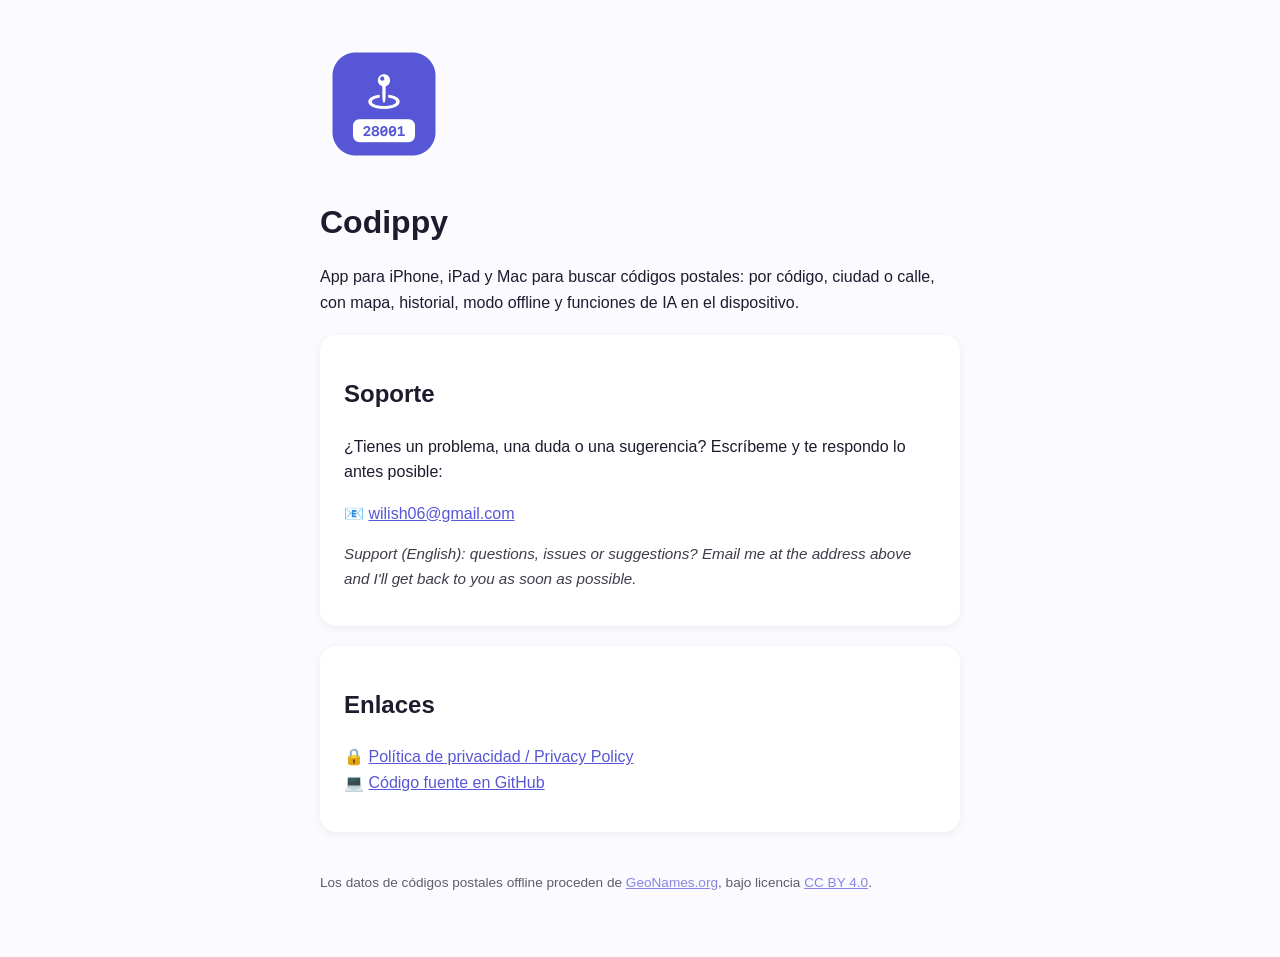
==== docs/index.html @ 19371f14 "Initial commit" ====
<!DOCTYPE html>
<html lang="es">
<head>
<meta charset="utf-8">
<meta name="viewport" content="width=device-width, initial-scale=1">
<title>Codippy — Soporte</title>
<link rel="icon" type="image/png" href="icon.png">
<style>
  :root { color-scheme: light dark; }
  body {
    font-family: -apple-system, BlinkMacSystemFont, "Segoe UI", Roboto, sans-serif;
    max-width: 640px; margin: 0 auto; padding: 40px 24px 64px;
    line-height: 1.6; color: #1c1c2e; background: #fafaff;
  }
  @media (prefers-color-scheme: dark) {
    body { color: #e8e8f0; background: #14141c; }
    a { color: #9a9aff; }
    .card { background: #1e1e2a; }
  }
  h1 { font-size: 2rem; margin-bottom: 0.2em; }
  .appicon { width: 128px; height: 128px; }
  .card { background: #fff; border-radius: 16px; padding: 20px 24px; margin: 20px 0;
          box-shadow: 0 2px 10px rgba(0,0,0,0.06); }
  a { color: #5856d6; }
  .en { opacity: 0.85; font-size: 0.95em; }
  hr { border: none; border-top: 1px solid rgba(128,128,128,0.25); margin: 32px 0; }
  footer { font-size: 0.85em; opacity: 0.7; margin-top: 40px; }
</style>
</head>
<body>
  <img src="icon.png" alt="Icono de Codippy" class="appicon">
  <h1>Codippy</h1>
  <p>App para iPhone, iPad y Mac para buscar códigos postales: por código, ciudad o calle, con mapa, historial, modo offline y funciones de IA en el dispositivo.</p>

  <div class="card">
    <h2>Soporte</h2>
    <p>¿Tienes un problema, una duda o una sugerencia? Escríbeme y te respondo lo antes posible:</p>
    <p>📧 <a href="mailto:wilish06@gmail.com">wilish06@gmail.com</a></p>
    <p class="en"><em>Support (English): questions, issues or suggestions? Email me at the address above and I'll get back to you as soon as possible.</em></p>
  </div>

  <div class="card">
    <h2>Enlaces</h2>
    <p>
      🔒 <a href="privacy.html">Política de privacidad / Privacy Policy</a><br>
      💻 <a href="https://github.com/wilish06/codippy">Código fuente en GitHub</a>
    </p>
  </div>

  <footer>
    Los datos de códigos postales offline proceden de <a href="https://www.geonames.org">GeoNames.org</a>,
    bajo licencia <a href="https://creativecommons.org/licenses/by/4.0/">CC BY 4.0</a>.
  </footer>
</body>
</html>
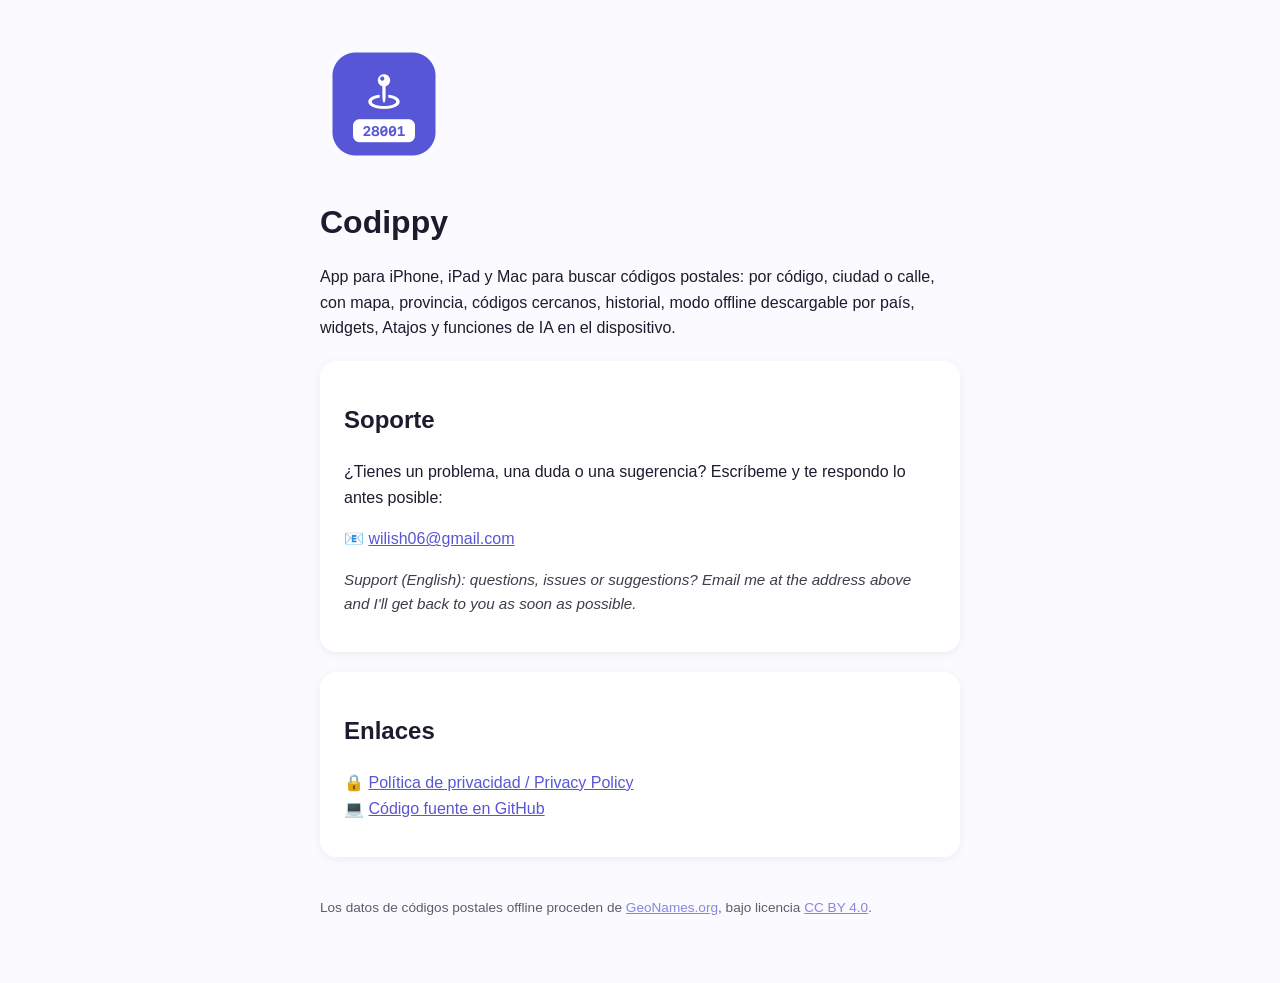
==== commit b94b4df1: "Codippy 1.1: provincia, códigos vecinos, datasets descargables, widgets, extensión de compartir, Ata" ====
--- a/docs/index.html
+++ b/docs/index.html
@@ -30,7 +30,7 @@
 <body>
   <img src="icon.png" alt="Icono de Codippy" class="appicon">
   <h1>Codippy</h1>
-  <p>App para iPhone, iPad y Mac para buscar códigos postales: por código, ciudad o calle, con mapa, historial, modo offline y funciones de IA en el dispositivo.</p>
+  <p>App para iPhone, iPad y Mac para buscar códigos postales: por código, ciudad o calle, con mapa, provincia, códigos cercanos, historial, modo offline descargable por país, widgets, Atajos y funciones de IA en el dispositivo.</p>
 
   <div class="card">
     <h2>Soporte</h2>
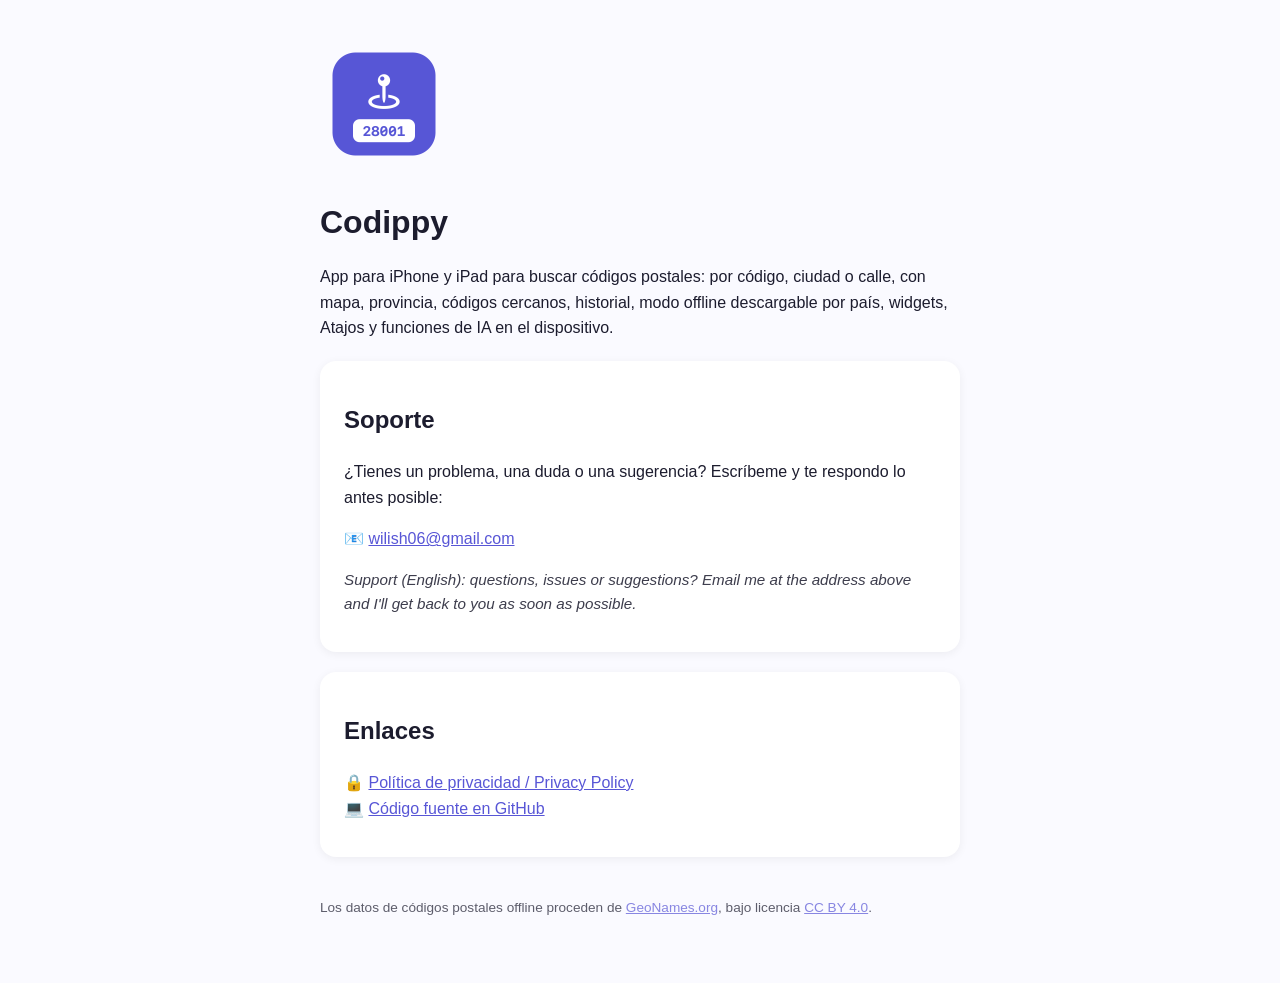
==== commit ad7be7ac: "iOS only: drop macOS platform, menu bar extra, system service and Mac icons Co-Authored-By: Claude F" ====
--- a/docs/index.html
+++ b/docs/index.html
@@ -30,7 +30,7 @@
 <body>
   <img src="icon.png" alt="Icono de Codippy" class="appicon">
   <h1>Codippy</h1>
-  <p>App para iPhone, iPad y Mac para buscar códigos postales: por código, ciudad o calle, con mapa, provincia, códigos cercanos, historial, modo offline descargable por país, widgets, Atajos y funciones de IA en el dispositivo.</p>
+  <p>App para iPhone y iPad para buscar códigos postales: por código, ciudad o calle, con mapa, provincia, códigos cercanos, historial, modo offline descargable por país, widgets, Atajos y funciones de IA en el dispositivo.</p>
 
   <div class="card">
     <h2>Soporte</h2>
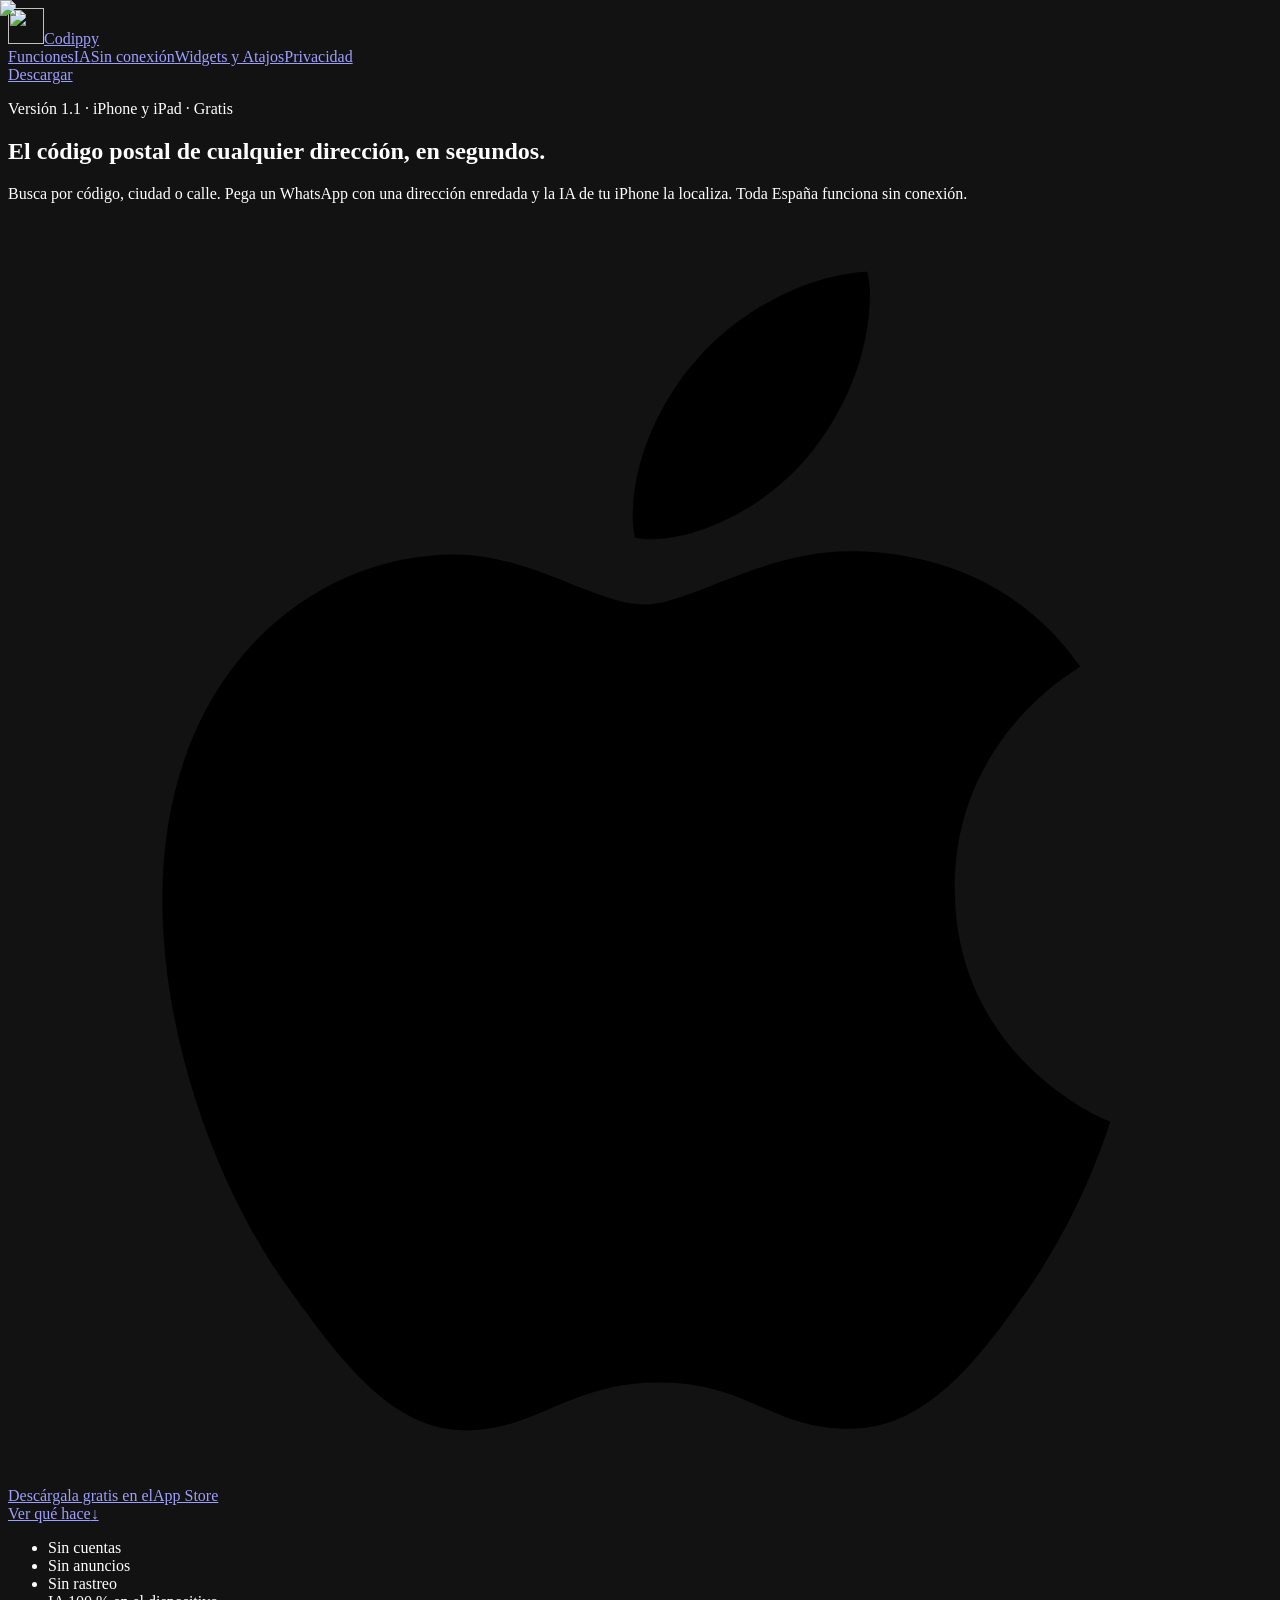
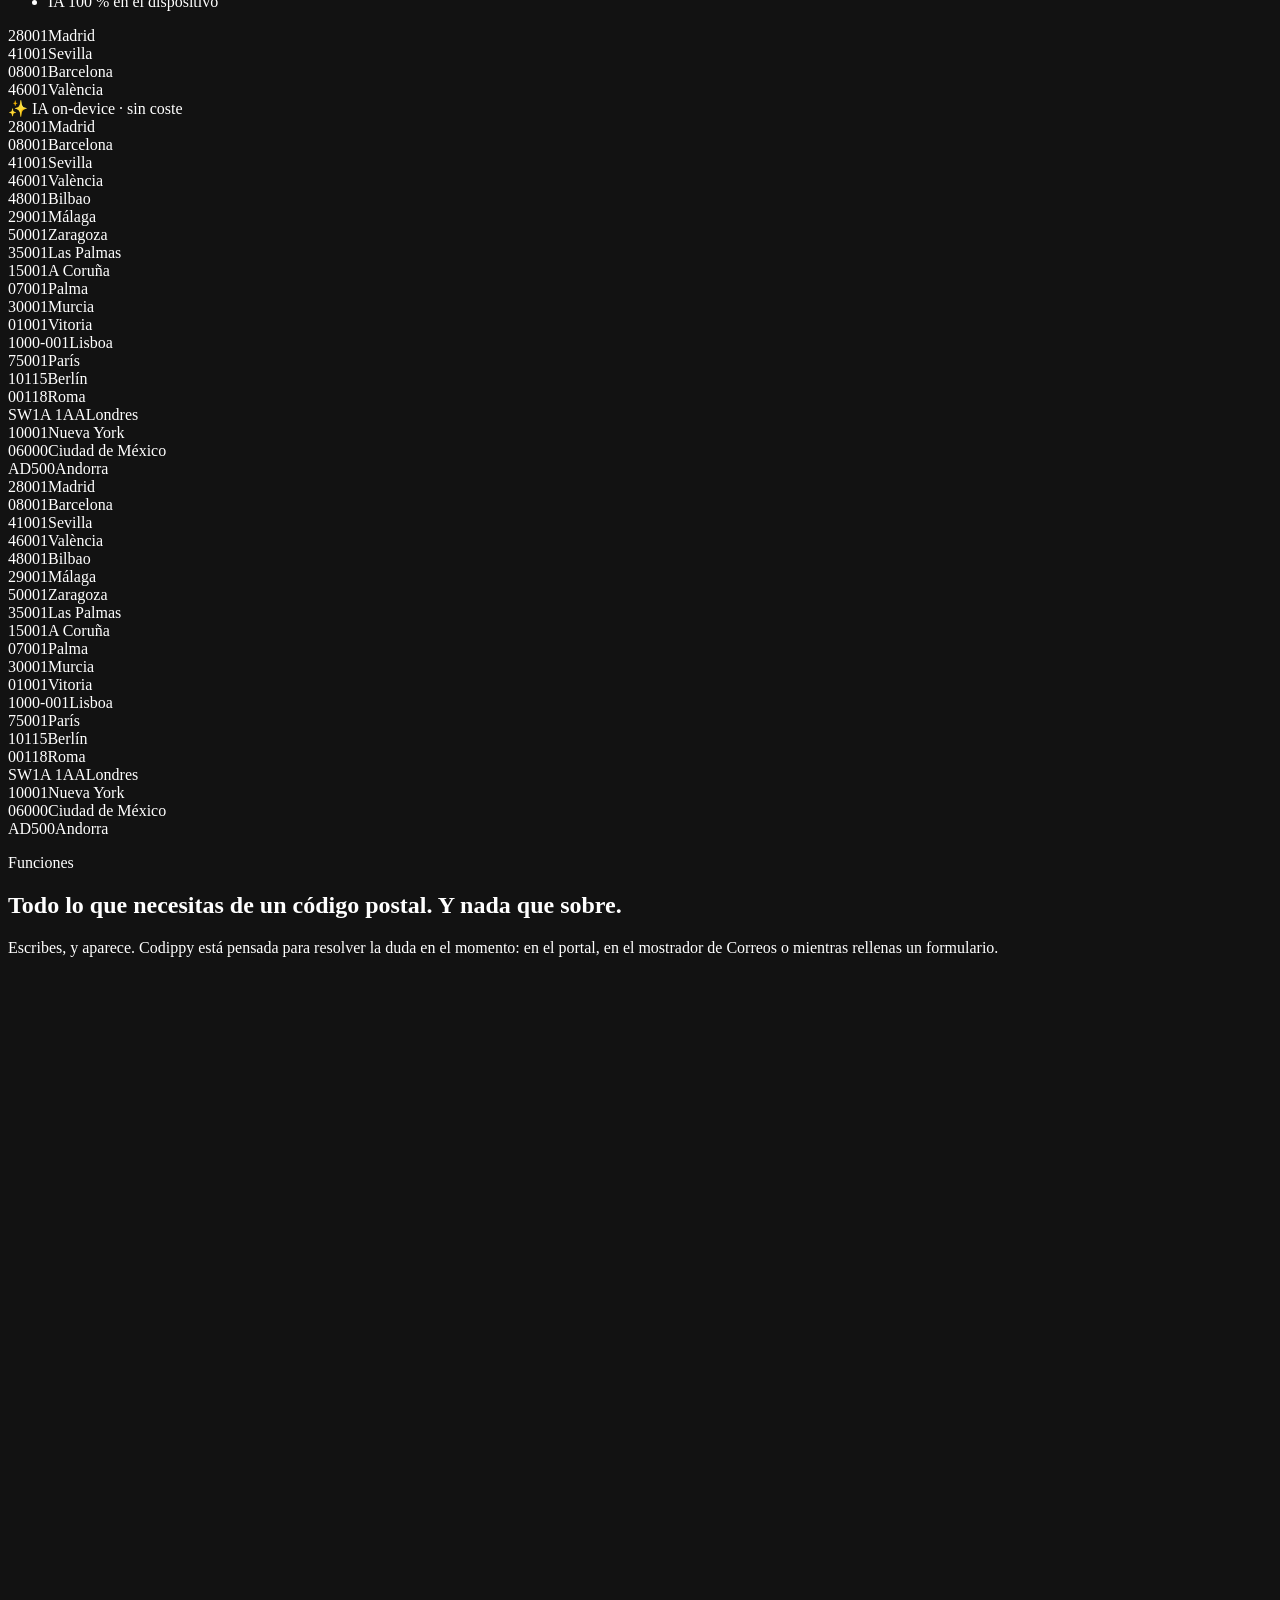
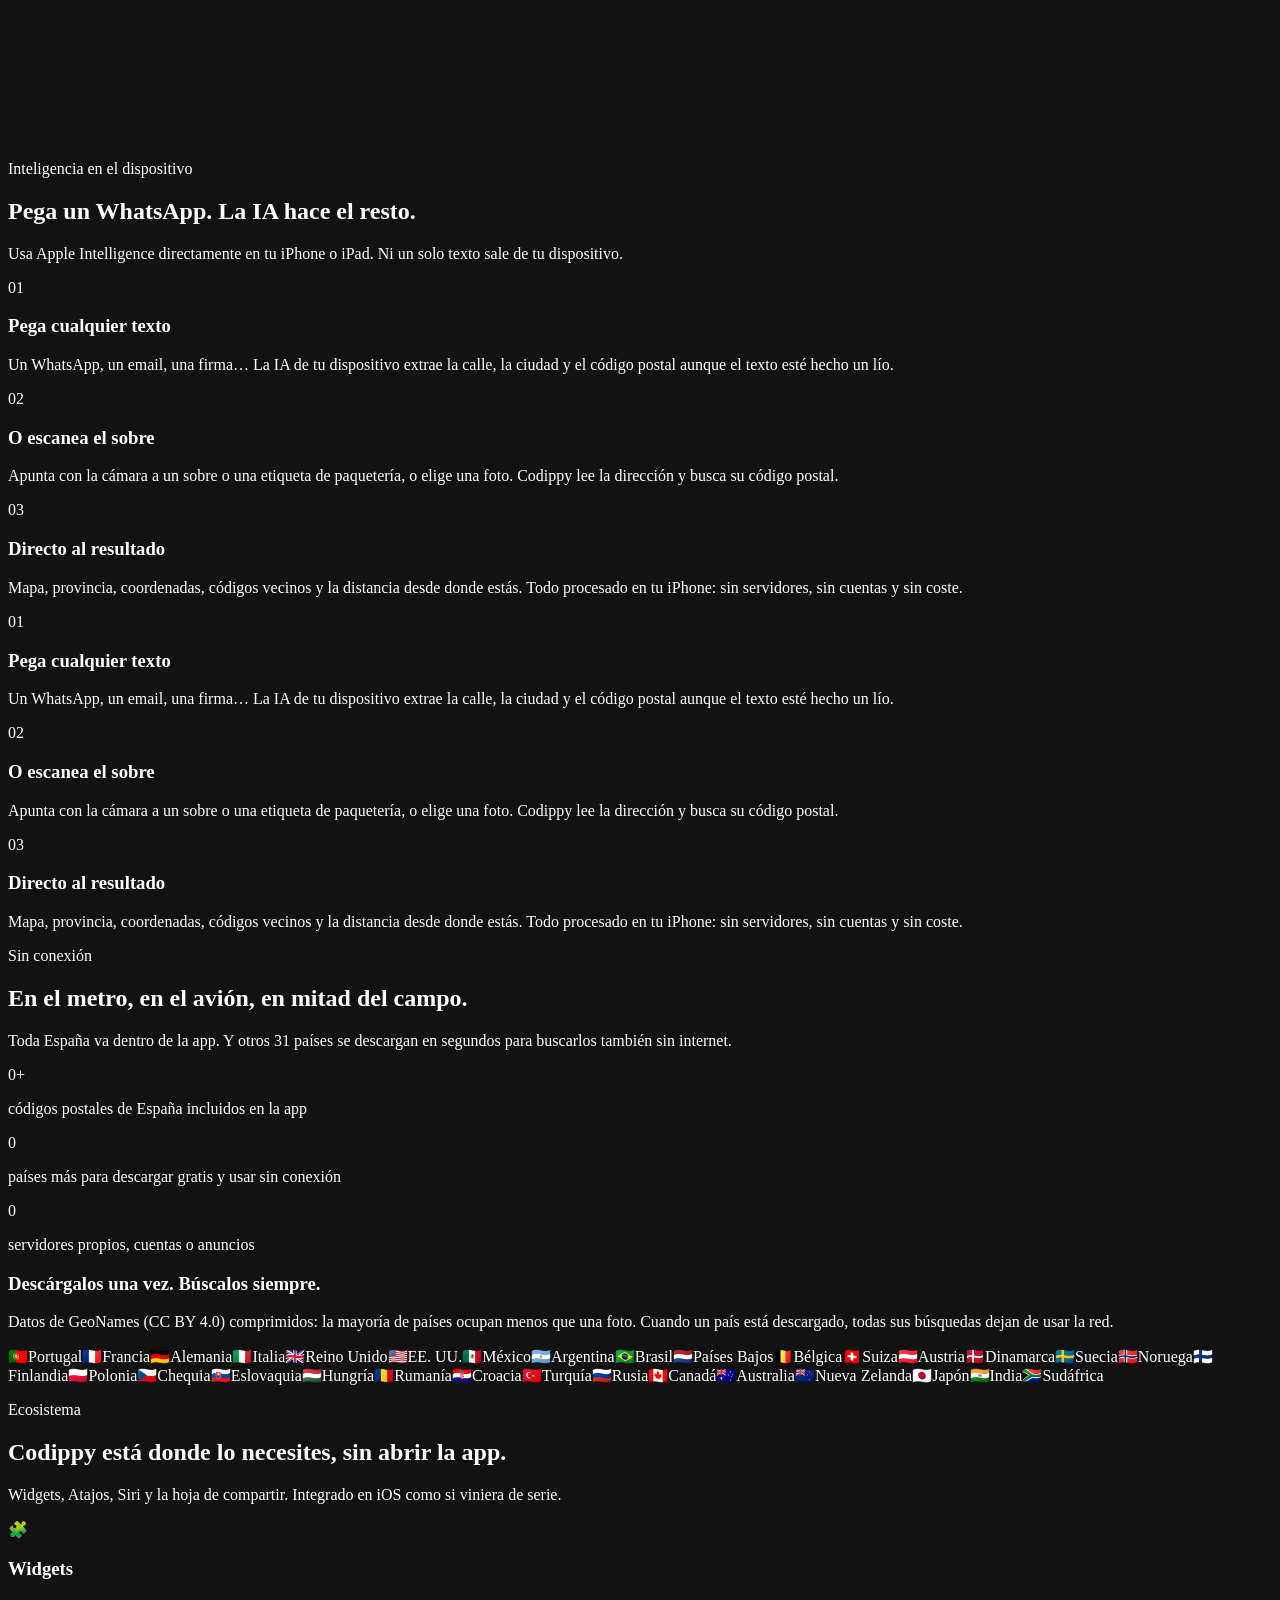
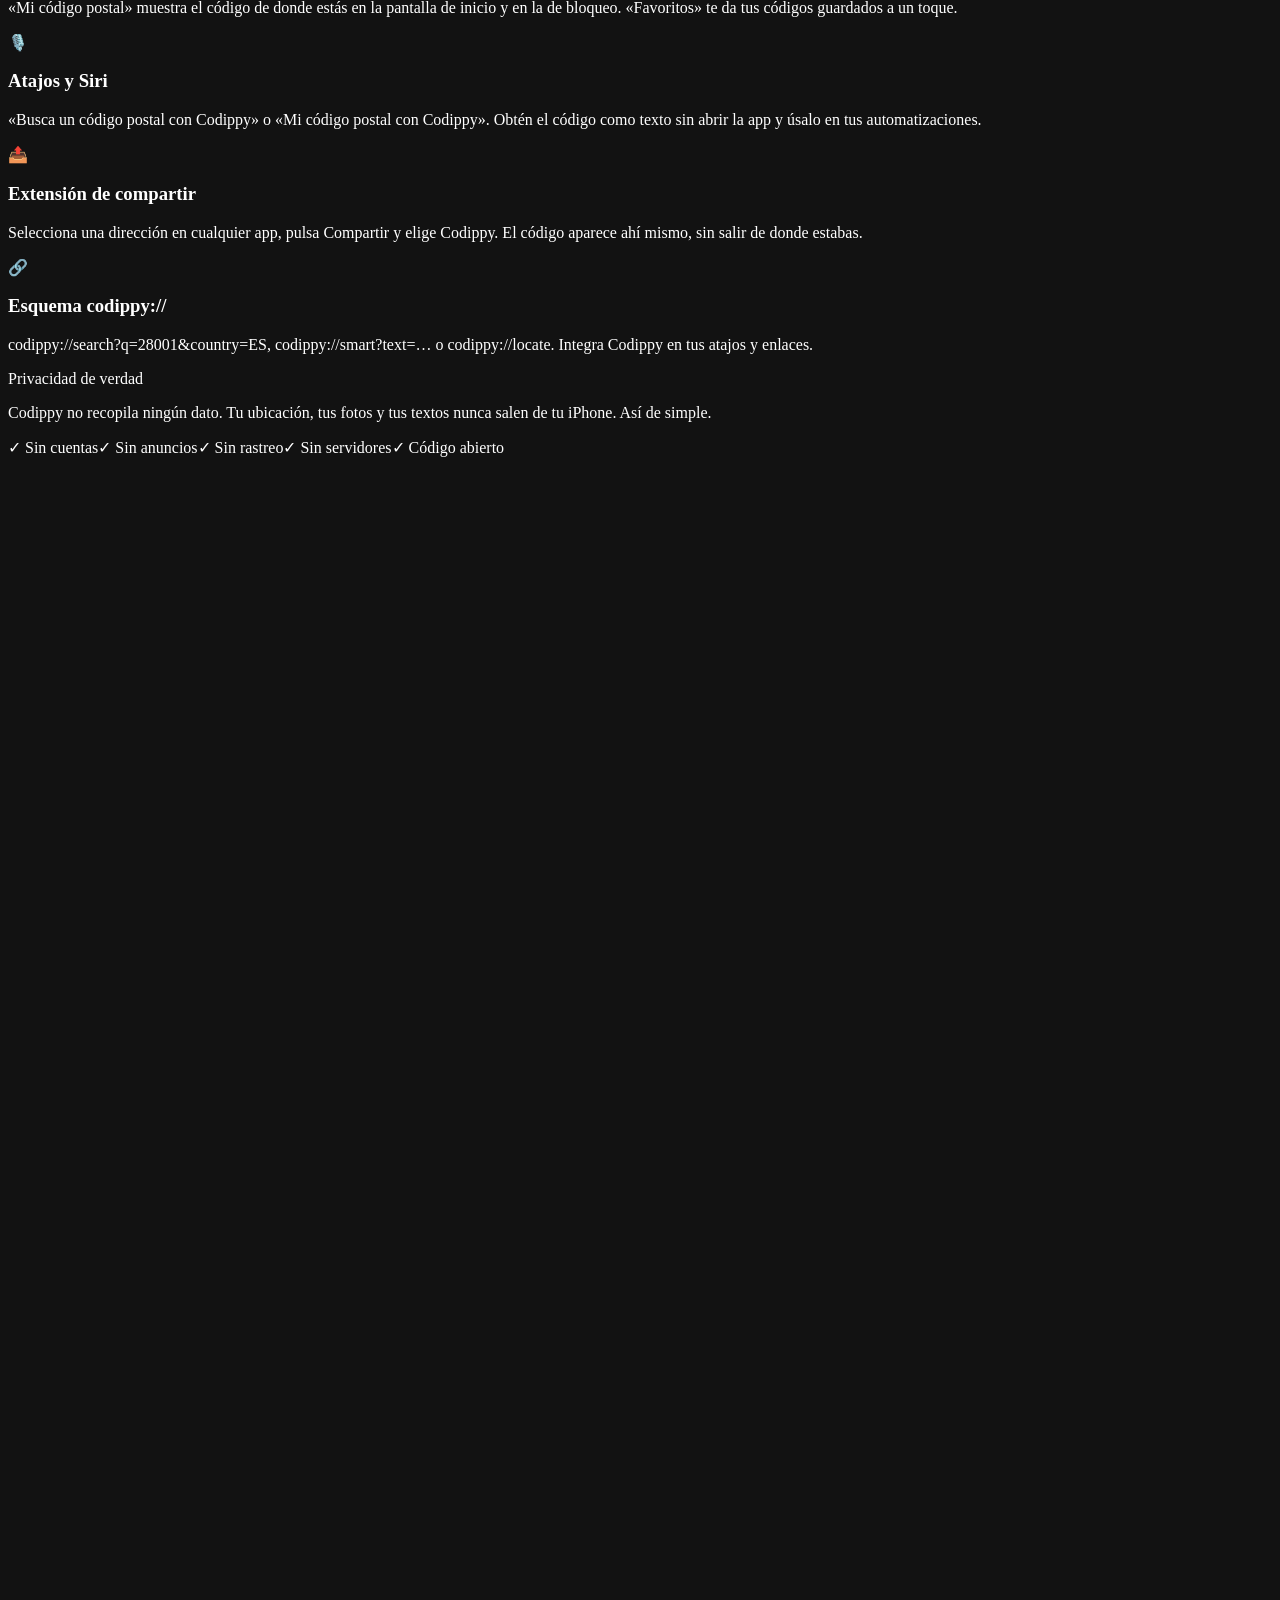
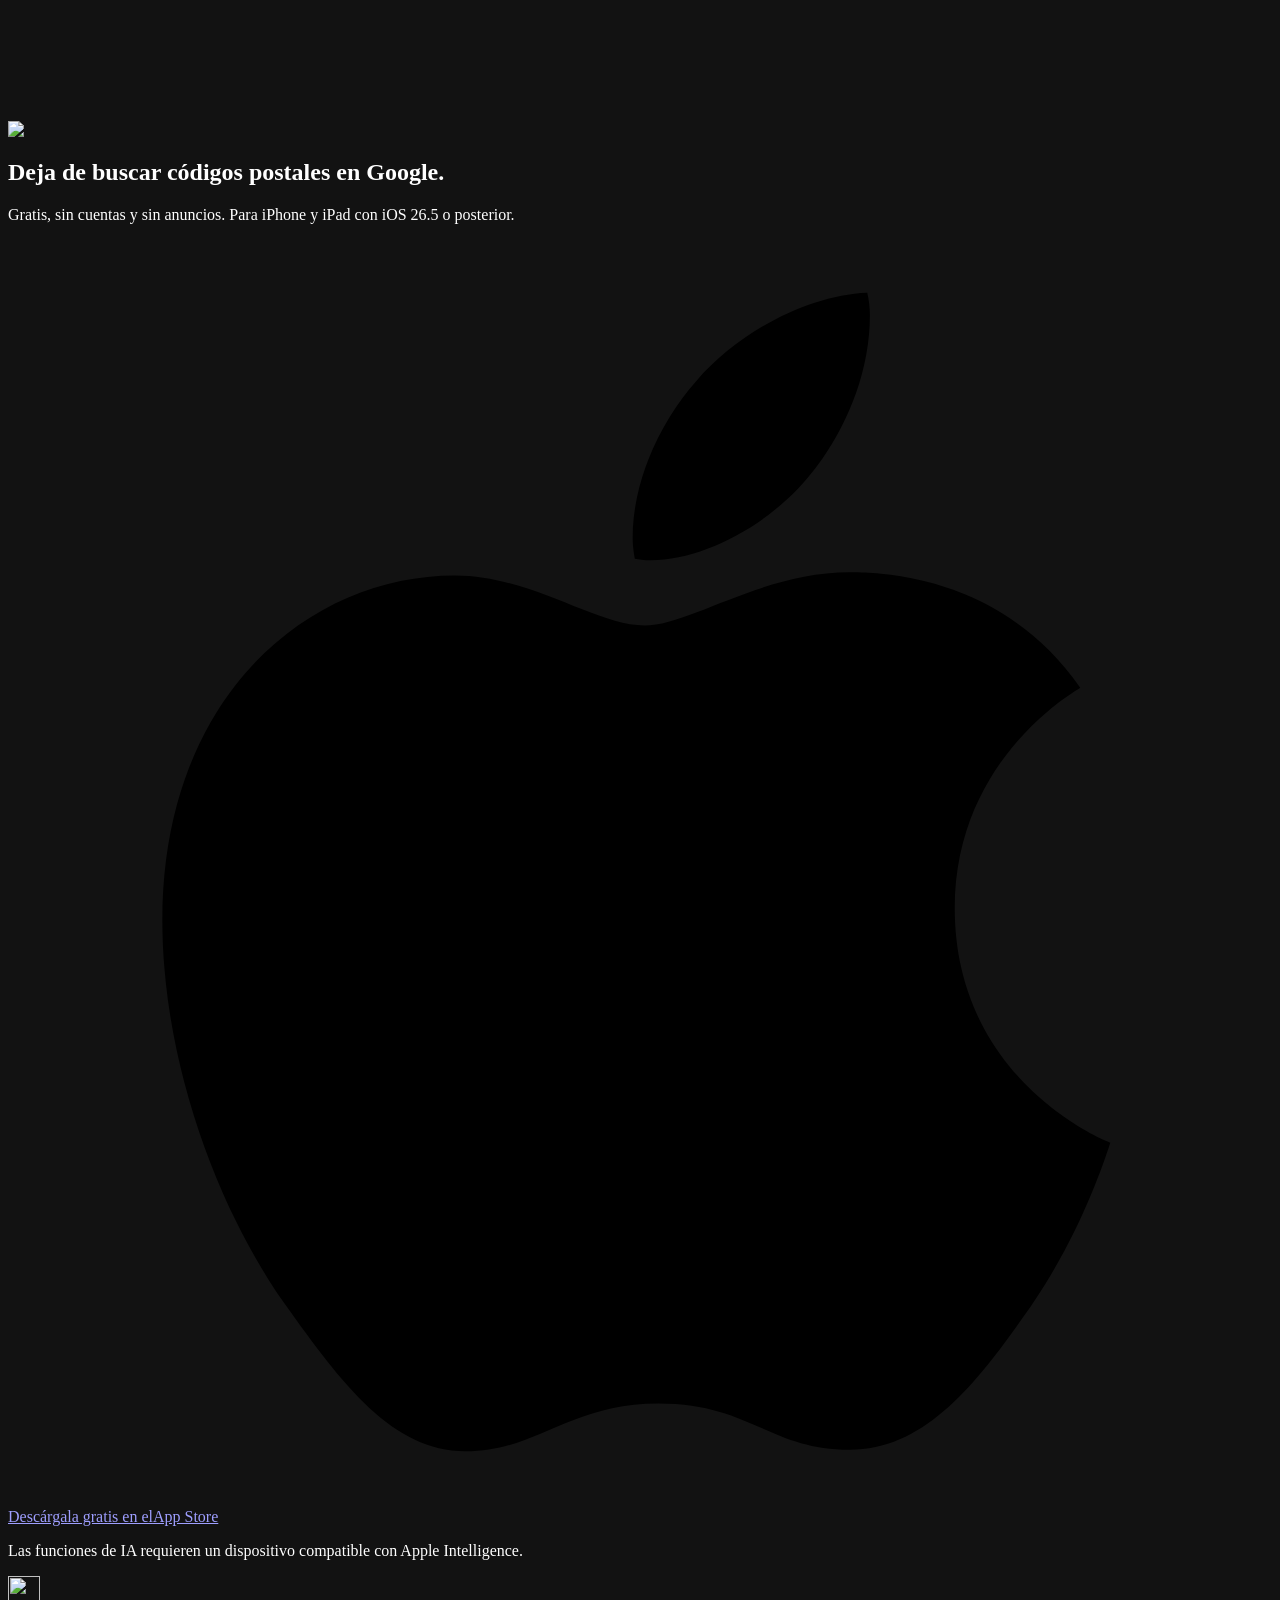
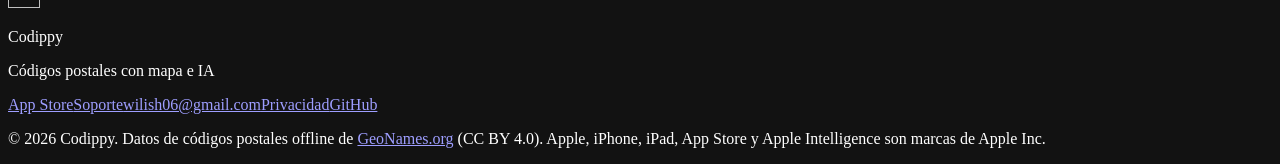
==== commit 7b0ecfe0: "Web: publicar la landing de marketing en GitHub Pages Export estático de codippyweb (Next.js) en doc" ====
--- a/docs/index.html
+++ b/docs/index.html
@@ -1,55 +1 @@
-<!DOCTYPE html>
-<html lang="es">
-<head>
-<meta charset="utf-8">
-<meta name="viewport" content="width=device-width, initial-scale=1">
-<title>Codippy — Soporte</title>
-<link rel="icon" type="image/png" href="icon.png">
-<style>
-  :root { color-scheme: light dark; }
-  body {
-    font-family: -apple-system, BlinkMacSystemFont, "Segoe UI", Roboto, sans-serif;
-    max-width: 640px; margin: 0 auto; padding: 40px 24px 64px;
-    line-height: 1.6; color: #1c1c2e; background: #fafaff;
-  }
-  @media (prefers-color-scheme: dark) {
-    body { color: #e8e8f0; background: #14141c; }
-    a { color: #9a9aff; }
-    .card { background: #1e1e2a; }
-  }
-  h1 { font-size: 2rem; margin-bottom: 0.2em; }
-  .appicon { width: 128px; height: 128px; }
-  .card { background: #fff; border-radius: 16px; padding: 20px 24px; margin: 20px 0;
-          box-shadow: 0 2px 10px rgba(0,0,0,0.06); }
-  a { color: #5856d6; }
-  .en { opacity: 0.85; font-size: 0.95em; }
-  hr { border: none; border-top: 1px solid rgba(128,128,128,0.25); margin: 32px 0; }
-  footer { font-size: 0.85em; opacity: 0.7; margin-top: 40px; }
-</style>
-</head>
-<body>
-  <img src="icon.png" alt="Icono de Codippy" class="appicon">
-  <h1>Codippy</h1>
-  <p>App para iPhone y iPad para buscar códigos postales: por código, ciudad o calle, con mapa, provincia, códigos cercanos, historial, modo offline descargable por país, widgets, Atajos y funciones de IA en el dispositivo.</p>
-
-  <div class="card">
-    <h2>Soporte</h2>
-    <p>¿Tienes un problema, una duda o una sugerencia? Escríbeme y te respondo lo antes posible:</p>
-    <p>📧 <a href="mailto:wilish06@gmail.com">wilish06@gmail.com</a></p>
-    <p class="en"><em>Support (English): questions, issues or suggestions? Email me at the address above and I'll get back to you as soon as possible.</em></p>
-  </div>
-
-  <div class="card">
-    <h2>Enlaces</h2>
-    <p>
-      🔒 <a href="privacy.html">Política de privacidad / Privacy Policy</a><br>
-      💻 <a href="https://github.com/wilish06/codippy">Código fuente en GitHub</a>
-    </p>
-  </div>
-
-  <footer>
-    Los datos de códigos postales offline proceden de <a href="https://www.geonames.org">GeoNames.org</a>,
-    bajo licencia <a href="https://creativecommons.org/licenses/by/4.0/">CC BY 4.0</a>.
-  </footer>
-</body>
-</html>
+<!DOCTYPE html><html lang="es" class="geist_deef94d5-module__Sms4YG__variable geist_mono_1bf8cbf6-module__FlyLvG__variable h-full"><head><meta charSet="utf-8"/><meta name="viewport" content="width=device-width, initial-scale=1"/><link rel="preload" href="/codippy/_next/static/media/797e433ab948586e-s.p.0r6juujl39pe6.woff2" as="font" crossorigin="" type="font/woff2"/><link rel="preload" href="/codippy/_next/static/media/caa3a2e1cccd8315-s.p.0wgildi0cnwt9.woff2" as="font" crossorigin="" type="font/woff2"/><link rel="preload" as="image" imageSrcSet="/codippy/screens/home.png 32w, /codippy/screens/home.png 48w, /codippy/screens/home.png 64w, /codippy/screens/home.png 96w, /codippy/screens/home.png 128w, /codippy/screens/home.png 256w, /codippy/screens/home.png 384w, /codippy/screens/home.png 640w, /codippy/screens/home.png 750w, /codippy/screens/home.png 828w, /codippy/screens/home.png 1080w, /codippy/screens/home.png 1200w, /codippy/screens/home.png 1920w, /codippy/screens/home.png 2048w, /codippy/screens/home.png 3840w" imageSizes="300px"/><link rel="stylesheet" href="/codippy/_next/static/chunks/0g0m0drhyjtsn.css" data-precedence="next"/><link rel="preload" as="script" fetchPriority="low" href="/codippy/_next/static/chunks/3s6nzrbk-8mnv.js"/><script src="/codippy/_next/static/chunks/3450qyhportkm.js" async=""></script><script src="/codippy/_next/static/chunks/1j_9b-l0n6u-t.js" async=""></script><script src="/codippy/_next/static/chunks/0y31-73k_eavb.js" async=""></script><script src="/codippy/_next/static/chunks/turbopack-2sshmauz7x8q8.js" async=""></script><script src="/codippy/_next/static/chunks/3fntmmi971322.js" async=""></script><script src="/codippy/_next/static/chunks/2gynvg6u9-2oq.js" async=""></script><script src="/codippy/_next/static/chunks/3kv3on297yfo1.js" async=""></script><meta name="theme-color" content="#07061a"/><meta name="color-scheme" content="dark"/><title>Codippy — Buscador de códigos postales para iPhone y iPad</title><meta name="description" content="Encuentra cualquier código postal de España al instante: por código, ciudad o calle. Pega una dirección y la IA la localiza. Sin conexión, sin cuentas y gratis."/><meta name="application-name" content="Codippy"/><link rel="author" href="https://wilish06.github.io/codippy"/><meta name="author" content="Codippy"/><link rel="manifest" href="/codippy/manifest.webmanifest"/><meta name="keywords" content="código postal,códigos postales,buscador de códigos postales,código postal por dirección,código postal por calle,cp correos,app código postal iphone,códigos postales España,códigos postales sin conexión"/><meta name="creator" content="Codippy"/><meta name="publisher" content="Codippy"/><meta name="robots" content="index, follow"/><meta name="googlebot" content="index, follow, max-video-preview:-1, max-image-preview:large, max-snippet:-1"/><meta name="category" content="utilities"/><link rel="canonical" href="https://wilish06.github.io/codippy/"/><link rel="alternate" hrefLang="es" href="https://wilish06.github.io/codippy/"/><meta name="apple-itunes-app" content="app-id=6806598756"/><meta name="format-detection" content="telephone=no, address=no, email=no"/><meta property="og:title" content="Codippy — Buscador de códigos postales para iPhone y iPad"/><meta property="og:description" content="Encuentra cualquier código postal de España al instante: por código, ciudad o calle. Pega una dirección y la IA la localiza. Sin conexión, sin cuentas y gratis."/><meta property="og:url" content="https://wilish06.github.io/codippy/"/><meta property="og:site_name" content="Codippy"/><meta property="og:locale" content="es_ES"/><meta property="og:image" content="https://wilish06.github.io/codippy/opengraph-image.png?opengraph-image.0jb60p0sf7fxr.png"/><meta property="og:image:type" content="image/png"/><meta property="og:image:width" content="1200"/><meta property="og:image:height" content="630"/><meta property="og:image:alt" content="Codippy: el código postal de cualquier dirección, en segundos. App para iPhone y iPad."/><meta property="og:type" content="website"/><meta name="twitter:card" content="summary_large_image"/><meta name="twitter:title" content="Codippy — Buscador de códigos postales para iPhone y iPad"/><meta name="twitter:description" content="Encuentra cualquier código postal de España al instante: por código, ciudad o calle. Pega una dirección y la IA la localiza. Sin conexión, sin cuentas y gratis."/><meta name="twitter:image" content="https://wilish06.github.io/codippy/twitter-image.png?twitter-image.0jb60p0sf7fxr.png"/><meta name="twitter:image:alt" content="Codippy: el código postal de cualquier dirección, en segundos. App para iPhone y iPad."/><meta name="twitter:image:type" content="image/png"/><meta name="twitter:image:width" content="1200"/><meta name="twitter:image:height" content="630"/><meta property="al:ios:url" content="https://apps.apple.com/es/app/codippy/id6806598756"/><meta property="al:ios:app_store_id" content="6806598756"/><link rel="icon" href="/codippy/icon.png?icon.1ko-de6wr2k3v.png" sizes="192x192" type="image/png"/><link rel="apple-touch-icon" href="/codippy/apple-icon.png?apple-icon.3vftavwnabv_d.png" sizes="180x180" type="image/png"/><meta name="next-size-adjust" content=""/><script src="/codippy/_next/static/chunks/0cz1d0mv5g_q7.js" noModule=""></script></head><body class="min-h-full font-sans"><div hidden=""><!--$--><!--/$--></div><script type="application/ld+json">{"@context":"https://schema.org","@type":"MobileApplication","name":"Codippy","alternateName":"Codippy: códigos postales","description":"Encuentra cualquier código postal de España al instante: por código, ciudad o calle. Pega una dirección y la IA la localiza. Sin conexión, sin cuentas y gratis.","url":"https://wilish06.github.io/codippy","installUrl":"https://apps.apple.com/es/app/codippy/id6806598756","downloadUrl":"https://apps.apple.com/es/app/codippy/id6806598756","sameAs":["https://apps.apple.com/es/app/codippy/id6806598756","https://github.com/wilish06/codippy"],"applicationCategory":"UtilitiesApplication","applicationSubCategory":"NavigationApplication","operatingSystem":"iOS 26.5 o posterior, iPadOS 26.5 o posterior","inLanguage":["es","en"],"isAccessibleForFree":true,"offers":{"@type":"Offer","price":"0","priceCurrency":"EUR","availability":"https://schema.org/InStock"},"softwareVersion":"1.1","image":"https://wilish06.github.io/codippy/icons/icon-512.png","screenshot":["https://wilish06.github.io/codippy/screens/home.png","https://wilish06.github.io/codippy/screens/detail.png","https://wilish06.github.io/codippy/screens/ai.png"],"featureList":["Búsqueda por código postal, ciudad o calle","Extracción de direcciones con IA en el dispositivo","Escaneo de sobres y etiquetas con la cámara","Toda España sin conexión y 31 países descargables","Mapa, provincia, coordenadas y códigos postales vecinos","Widgets, Atajos, Siri y extensión de compartir"],"author":{"@type":"Organization","name":"Codippy","url":"https://wilish06.github.io/codippy/soporte/"},"privacyPolicy":"https://wilish06.github.io/codippy/privacy.html"}</script><script type="application/ld+json">{"@context":"https://schema.org","@type":"WebSite","name":"Codippy","url":"https://wilish06.github.io/codippy","inLanguage":"es","description":"Encuentra cualquier código postal de España al instante: por código, ciudad o calle. Pega una dirección y la IA la localiza. Sin conexión, sin cuentas y gratis."}</script><header class="group fixed inset-x-0 top-0 z-50 transition-[background,backdrop-filter] duration-500 [&amp;.is-scrolled]:bg-ink/70 [&amp;.is-scrolled]:backdrop-blur-xl"><div class="mx-auto flex max-w-7xl items-center justify-between px-5 py-4 md:px-8"><a href="#" class="flex items-center gap-3"><img alt="" loading="lazy" width="36" height="36" decoding="async" data-nimg="1" class="rounded-[10px] shadow-glow" style="color:transparent" srcSet="/codippy/icons/icon-512.png 1x, /codippy/icons/icon-512.png 2x" src="/codippy/icons/icon-512.png"/><span class="text-lg font-semibold tracking-tight">Codippy</span></a><nav class="hidden items-center gap-7 text-sm text-white/70 md:flex"><a href="#funciones" class="transition hover:text-white">Funciones</a><a href="#ia" class="transition hover:text-white">IA</a><a href="#offline" class="transition hover:text-white">Sin conexión</a><a href="#ecosistema" class="transition hover:text-white">Widgets y Atajos</a><a href="#privacidad" class="transition hover:text-white">Privacidad</a></nav><a href="https://apps.apple.com/es/app/codippy/id6806598756" target="_blank" rel="noopener noreferrer" class="rounded-full bg-white px-4 py-2 text-sm font-semibold text-ink transition hover:bg-brand-soft">Descargar</a></div><div class="nav-progress absolute inset-x-0 bottom-0 h-px origin-left scale-x-0 bg-gradient-to-r from-brand via-pink to-mint"></div></header><div id="smooth-wrapper"><div id="smooth-content"><div hidden=""></div><main><section id="top" class="noise relative isolate overflow-hidden pt-32 pb-16 md:pt-40 md:pb-24 lg:min-h-screen"><div class="grid-bg absolute inset-0 -z-10"></div><div class="hero-orb absolute -left-40 top-20 -z-10 h-[520px] w-[520px] rounded-full bg-brand/30 blur-[140px]"></div><div class="hero-orb absolute -right-40 top-1/3 -z-10 h-[460px] w-[460px] rounded-full bg-pink/20 blur-[140px]"></div><div class="mx-auto grid max-w-7xl items-center gap-16 px-5 md:px-8 lg:grid-cols-[1.1fr_0.9fr]"><div class="hero-copy"><p data-reveal="true" class="hero-eyebrow mb-6 inline-flex items-center gap-2 rounded-full border border-white/15 bg-white/5 px-4 py-1.5 text-sm text-white/80"><span class="h-2 w-2 rounded-full bg-mint shadow-[0_0_12px_#34d399]"></span>Versión 1.1 · iPhone y iPad · Gratis</p><h1 data-reveal="true" class="hero-title text-balance text-5xl font-semibold leading-[1.02] tracking-[-0.03em] sm:text-6xl lg:text-7xl xl:text-[5.4rem]">El código postal de cualquier dirección, <span class="text-gradient">en segundos.</span></h1><p data-reveal="true" class="hero-sub mt-7 max-w-xl text-lg leading-relaxed text-white/65 md:text-xl">Busca por código, ciudad o calle. Pega un WhatsApp con una dirección enredada y la IA de tu iPhone la localiza. Toda España funciona sin conexión.</p><div class="mt-10 flex flex-wrap items-center gap-4"><div class="inline-block hero-cta"><a href="https://apps.apple.com/es/app/codippy/id6806598756" target="_blank" rel="noopener noreferrer" class="group inline-flex items-center gap-3 rounded-2xl px-5 py-3 transition-transform duration-300 hover:scale-[1.03] active:scale-[0.98] bg-white text-ink " aria-label="Descargar Codippy en el App Store"><svg viewBox="0 0 24 24" class="h-8 w-8 fill-current" aria-hidden="true"><path d="M16.365 1.43c0 1.14-.493 2.27-1.177 3.08-.744.9-1.99 1.57-2.987 1.57-.12 0-.23-.02-.3-.03-.01-.06-.04-.22-.04-.39 0-1.15.572-2.27 1.206-2.98.804-.94 2.142-1.64 3.248-1.68.03.13.05.28.05.43zm4.565 15.71c-.03.07-.463 1.58-1.518 3.12-.945 1.34-1.94 2.71-3.43 2.71-1.517 0-1.9-.88-3.63-.88-1.698 0-2.302.91-3.67.91-1.377 0-2.332-1.26-3.428-2.8-1.287-1.82-2.323-4.63-2.323-7.28 0-4.28 2.797-6.55 5.552-6.55 1.448 0 2.675.95 3.6.95.865 0 2.222-1.01 3.902-1.01.613 0 2.886.06 4.374 2.19-.13.09-2.383 1.37-2.383 4.19 0 3.26 2.854 4.42 2.955 4.45z"></path></svg><span class="flex flex-col leading-none"><span class="text-[11px] font-medium opacity-70">Descárgala gratis en el</span><span class="text-xl font-semibold tracking-tight">App Store</span></span></a></div><a data-reveal="true" href="#funciones" class="hero-cta group inline-flex items-center gap-2 rounded-2xl px-5 py-3 text-white/80 transition hover:text-white">Ver qué hace<span class="inline-block transition-transform group-hover:translate-y-0.5">↓</span></a></div><ul class="mt-12 flex flex-wrap gap-x-8 gap-y-3 text-sm text-white/50"><li data-reveal="true" class="hero-cta">Sin cuentas</li><li data-reveal="true" class="hero-cta">Sin anuncios</li><li data-reveal="true" class="hero-cta">Sin rastreo</li><li data-reveal="true" class="hero-cta">IA 100 % en el dispositivo</li></ul></div><div class="relative flex justify-center [perspective:1600px]"><div class="hero-glow absolute top-1/2 left-1/2 -z-10 h-[420px] w-[420px] -translate-x-1/2 -translate-y-1/2 rounded-full bg-brand/50 blur-[120px]"></div><div class="hero-scene relative [transform-style:preserve-3d]"><div class="relative aspect-[1320/2868] rounded-[3rem] bg-[#0b0b12] p-[10px] shadow-phone hero-phone" style="width:300px"><div class="relative h-full w-full overflow-hidden rounded-[2.4rem] bg-[#f2f2f7]"><img alt="Pantalla de inicio de Codippy" decoding="async" data-nimg="fill" class="object-cover" style="position:absolute;height:100%;width:100%;left:0;top:0;right:0;bottom:0;color:transparent" sizes="300px" srcSet="/codippy/screens/home.png 32w, /codippy/screens/home.png 48w, /codippy/screens/home.png 64w, /codippy/screens/home.png 96w, /codippy/screens/home.png 128w, /codippy/screens/home.png 256w, /codippy/screens/home.png 384w, /codippy/screens/home.png 640w, /codippy/screens/home.png 750w, /codippy/screens/home.png 828w, /codippy/screens/home.png 1080w, /codippy/screens/home.png 1200w, /codippy/screens/home.png 1920w, /codippy/screens/home.png 2048w, /codippy/screens/home.png 3840w" src="/codippy/screens/home.png"/></div><div class="pointer-events-none absolute inset-0 rounded-[3rem] ring-1 ring-inset ring-white/15"></div></div><div class="hero-chip absolute left-[-4%] top-[14%] lg:left-[-14%] flex items-center gap-3 rounded-2xl border border-white/15 bg-ink-3/95 px-4 py-2.5 shadow-2xl backdrop-blur"><span class="rounded-lg bg-brand px-2 py-0.5 font-mono text-sm font-semibold">28001</span><span class="text-sm text-white/85">Madrid</span></div><div class="hero-chip absolute right-[-6%] top-[30%] lg:right-[-18%] flex items-center gap-3 rounded-2xl border border-white/15 bg-ink-3/95 px-4 py-2.5 shadow-2xl backdrop-blur"><span class="rounded-lg bg-brand px-2 py-0.5 font-mono text-sm font-semibold">41001</span><span class="text-sm text-white/85">Sevilla</span></div><div class="hero-chip absolute left-[-8%] top-[58%] lg:left-[-22%] flex items-center gap-3 rounded-2xl border border-white/15 bg-ink-3/95 px-4 py-2.5 shadow-2xl backdrop-blur"><span class="rounded-lg bg-brand px-2 py-0.5 font-mono text-sm font-semibold">08001</span><span class="text-sm text-white/85">Barcelona</span></div><div class="hero-chip absolute right-[-4%] top-[74%] lg:right-[-12%] flex items-center gap-3 rounded-2xl border border-white/15 bg-ink-3/95 px-4 py-2.5 shadow-2xl backdrop-blur"><span class="rounded-lg bg-brand px-2 py-0.5 font-mono text-sm font-semibold">46001</span><span class="text-sm text-white/85">València</span></div><div class="hero-chip absolute -bottom-6 left-1/2 flex -translate-x-1/2 items-center gap-2 whitespace-nowrap rounded-2xl border border-white/15 bg-ink-3/95 px-4 py-2.5 text-sm shadow-2xl backdrop-blur"><span>✨</span> IA on‑device · sin coste</div></div></div></div></section><div class="relative overflow-hidden border-y border-white/10 bg-ink-2 py-5 [mask-image:linear-gradient(90deg,transparent,#000_10%,#000_90%,transparent)]"><div class="marquee-track flex w-max"><div class="flex items-center gap-3 pr-10"><span class="rounded-lg bg-brand/20 px-2.5 py-1 font-mono text-sm font-semibold text-brand-soft ring-1 ring-brand/30">28001</span><span class="text-sm text-white/60">Madrid</span></div><div class="flex items-center gap-3 pr-10"><span class="rounded-lg bg-brand/20 px-2.5 py-1 font-mono text-sm font-semibold text-brand-soft ring-1 ring-brand/30">08001</span><span class="text-sm text-white/60">Barcelona</span></div><div class="flex items-center gap-3 pr-10"><span class="rounded-lg bg-brand/20 px-2.5 py-1 font-mono text-sm font-semibold text-brand-soft ring-1 ring-brand/30">41001</span><span class="text-sm text-white/60">Sevilla</span></div><div class="flex items-center gap-3 pr-10"><span class="rounded-lg bg-brand/20 px-2.5 py-1 font-mono text-sm font-semibold text-brand-soft ring-1 ring-brand/30">46001</span><span class="text-sm text-white/60">València</span></div><div class="flex items-center gap-3 pr-10"><span class="rounded-lg bg-brand/20 px-2.5 py-1 font-mono text-sm font-semibold text-brand-soft ring-1 ring-brand/30">48001</span><span class="text-sm text-white/60">Bilbao</span></div><div class="flex items-center gap-3 pr-10"><span class="rounded-lg bg-brand/20 px-2.5 py-1 font-mono text-sm font-semibold text-brand-soft ring-1 ring-brand/30">29001</span><span class="text-sm text-white/60">Málaga</span></div><div class="flex items-center gap-3 pr-10"><span class="rounded-lg bg-brand/20 px-2.5 py-1 font-mono text-sm font-semibold text-brand-soft ring-1 ring-brand/30">50001</span><span class="text-sm text-white/60">Zaragoza</span></div><div class="flex items-center gap-3 pr-10"><span class="rounded-lg bg-brand/20 px-2.5 py-1 font-mono text-sm font-semibold text-brand-soft ring-1 ring-brand/30">35001</span><span class="text-sm text-white/60">Las Palmas</span></div><div class="flex items-center gap-3 pr-10"><span class="rounded-lg bg-brand/20 px-2.5 py-1 font-mono text-sm font-semibold text-brand-soft ring-1 ring-brand/30">15001</span><span class="text-sm text-white/60">A Coruña</span></div><div class="flex items-center gap-3 pr-10"><span class="rounded-lg bg-brand/20 px-2.5 py-1 font-mono text-sm font-semibold text-brand-soft ring-1 ring-brand/30">07001</span><span class="text-sm text-white/60">Palma</span></div><div class="flex items-center gap-3 pr-10"><span class="rounded-lg bg-brand/20 px-2.5 py-1 font-mono text-sm font-semibold text-brand-soft ring-1 ring-brand/30">30001</span><span class="text-sm text-white/60">Murcia</span></div><div class="flex items-center gap-3 pr-10"><span class="rounded-lg bg-brand/20 px-2.5 py-1 font-mono text-sm font-semibold text-brand-soft ring-1 ring-brand/30">01001</span><span class="text-sm text-white/60">Vitoria</span></div><div class="flex items-center gap-3 pr-10"><span class="rounded-lg bg-brand/20 px-2.5 py-1 font-mono text-sm font-semibold text-brand-soft ring-1 ring-brand/30">1000-001</span><span class="text-sm text-white/60">Lisboa</span></div><div class="flex items-center gap-3 pr-10"><span class="rounded-lg bg-brand/20 px-2.5 py-1 font-mono text-sm font-semibold text-brand-soft ring-1 ring-brand/30">75001</span><span class="text-sm text-white/60">París</span></div><div class="flex items-center gap-3 pr-10"><span class="rounded-lg bg-brand/20 px-2.5 py-1 font-mono text-sm font-semibold text-brand-soft ring-1 ring-brand/30">10115</span><span class="text-sm text-white/60">Berlín</span></div><div class="flex items-center gap-3 pr-10"><span class="rounded-lg bg-brand/20 px-2.5 py-1 font-mono text-sm font-semibold text-brand-soft ring-1 ring-brand/30">00118</span><span class="text-sm text-white/60">Roma</span></div><div class="flex items-center gap-3 pr-10"><span class="rounded-lg bg-brand/20 px-2.5 py-1 font-mono text-sm font-semibold text-brand-soft ring-1 ring-brand/30">SW1A 1AA</span><span class="text-sm text-white/60">Londres</span></div><div class="flex items-center gap-3 pr-10"><span class="rounded-lg bg-brand/20 px-2.5 py-1 font-mono text-sm font-semibold text-brand-soft ring-1 ring-brand/30">10001</span><span class="text-sm text-white/60">Nueva York</span></div><div class="flex items-center gap-3 pr-10"><span class="rounded-lg bg-brand/20 px-2.5 py-1 font-mono text-sm font-semibold text-brand-soft ring-1 ring-brand/30">06000</span><span class="text-sm text-white/60">Ciudad de México</span></div><div class="flex items-center gap-3 pr-10"><span class="rounded-lg bg-brand/20 px-2.5 py-1 font-mono text-sm font-semibold text-brand-soft ring-1 ring-brand/30">AD500</span><span class="text-sm text-white/60">Andorra</span></div><div class="flex items-center gap-3 pr-10"><span class="rounded-lg bg-brand/20 px-2.5 py-1 font-mono text-sm font-semibold text-brand-soft ring-1 ring-brand/30">28001</span><span class="text-sm text-white/60">Madrid</span></div><div class="flex items-center gap-3 pr-10"><span class="rounded-lg bg-brand/20 px-2.5 py-1 font-mono text-sm font-semibold text-brand-soft ring-1 ring-brand/30">08001</span><span class="text-sm text-white/60">Barcelona</span></div><div class="flex items-center gap-3 pr-10"><span class="rounded-lg bg-brand/20 px-2.5 py-1 font-mono text-sm font-semibold text-brand-soft ring-1 ring-brand/30">41001</span><span class="text-sm text-white/60">Sevilla</span></div><div class="flex items-center gap-3 pr-10"><span class="rounded-lg bg-brand/20 px-2.5 py-1 font-mono text-sm font-semibold text-brand-soft ring-1 ring-brand/30">46001</span><span class="text-sm text-white/60">València</span></div><div class="flex items-center gap-3 pr-10"><span class="rounded-lg bg-brand/20 px-2.5 py-1 font-mono text-sm font-semibold text-brand-soft ring-1 ring-brand/30">48001</span><span class="text-sm text-white/60">Bilbao</span></div><div class="flex items-center gap-3 pr-10"><span class="rounded-lg bg-brand/20 px-2.5 py-1 font-mono text-sm font-semibold text-brand-soft ring-1 ring-brand/30">29001</span><span class="text-sm text-white/60">Málaga</span></div><div class="flex items-center gap-3 pr-10"><span class="rounded-lg bg-brand/20 px-2.5 py-1 font-mono text-sm font-semibold text-brand-soft ring-1 ring-brand/30">50001</span><span class="text-sm text-white/60">Zaragoza</span></div><div class="flex items-center gap-3 pr-10"><span class="rounded-lg bg-brand/20 px-2.5 py-1 font-mono text-sm font-semibold text-brand-soft ring-1 ring-brand/30">35001</span><span class="text-sm text-white/60">Las Palmas</span></div><div class="flex items-center gap-3 pr-10"><span class="rounded-lg bg-brand/20 px-2.5 py-1 font-mono text-sm font-semibold text-brand-soft ring-1 ring-brand/30">15001</span><span class="text-sm text-white/60">A Coruña</span></div><div class="flex items-center gap-3 pr-10"><span class="rounded-lg bg-brand/20 px-2.5 py-1 font-mono text-sm font-semibold text-brand-soft ring-1 ring-brand/30">07001</span><span class="text-sm text-white/60">Palma</span></div><div class="flex items-center gap-3 pr-10"><span class="rounded-lg bg-brand/20 px-2.5 py-1 font-mono text-sm font-semibold text-brand-soft ring-1 ring-brand/30">30001</span><span class="text-sm text-white/60">Murcia</span></div><div class="flex items-center gap-3 pr-10"><span class="rounded-lg bg-brand/20 px-2.5 py-1 font-mono text-sm font-semibold text-brand-soft ring-1 ring-brand/30">01001</span><span class="text-sm text-white/60">Vitoria</span></div><div class="flex items-center gap-3 pr-10"><span class="rounded-lg bg-brand/20 px-2.5 py-1 font-mono text-sm font-semibold text-brand-soft ring-1 ring-brand/30">1000-001</span><span class="text-sm text-white/60">Lisboa</span></div><div class="flex items-center gap-3 pr-10"><span class="rounded-lg bg-brand/20 px-2.5 py-1 font-mono text-sm font-semibold text-brand-soft ring-1 ring-brand/30">75001</span><span class="text-sm text-white/60">París</span></div><div class="flex items-center gap-3 pr-10"><span class="rounded-lg bg-brand/20 px-2.5 py-1 font-mono text-sm font-semibold text-brand-soft ring-1 ring-brand/30">10115</span><span class="text-sm text-white/60">Berlín</span></div><div class="flex items-center gap-3 pr-10"><span class="rounded-lg bg-brand/20 px-2.5 py-1 font-mono text-sm font-semibold text-brand-soft ring-1 ring-brand/30">00118</span><span class="text-sm text-white/60">Roma</span></div><div class="flex items-center gap-3 pr-10"><span class="rounded-lg bg-brand/20 px-2.5 py-1 font-mono text-sm font-semibold text-brand-soft ring-1 ring-brand/30">SW1A 1AA</span><span class="text-sm text-white/60">Londres</span></div><div class="flex items-center gap-3 pr-10"><span class="rounded-lg bg-brand/20 px-2.5 py-1 font-mono text-sm font-semibold text-brand-soft ring-1 ring-brand/30">10001</span><span class="text-sm text-white/60">Nueva York</span></div><div class="flex items-center gap-3 pr-10"><span class="rounded-lg bg-brand/20 px-2.5 py-1 font-mono text-sm font-semibold text-brand-soft ring-1 ring-brand/30">06000</span><span class="text-sm text-white/60">Ciudad de México</span></div><div class="flex items-center gap-3 pr-10"><span class="rounded-lg bg-brand/20 px-2.5 py-1 font-mono text-sm font-semibold text-brand-soft ring-1 ring-brand/30">AD500</span><span class="text-sm text-white/60">Andorra</span></div></div></div><section id="funciones" class="relative px-5 py-28 md:px-8 md:py-40"><div class="mx-auto max-w-3xl text-center"><p data-reveal="true" class="st-eyebrow mb-4 text-sm font-semibold uppercase tracking-[0.2em] text-brand-light">Funciones</p><h2 data-reveal="true" class="text-balance text-4xl font-semibold leading-[1.05] tracking-[-0.03em] sm:text-5xl lg:text-6xl">Todo lo que necesitas de un código postal. <span class="text-gradient">Y nada que sobre.</span></h2><p data-reveal="true" class="st-text mt-6 text-lg leading-relaxed text-white/60">Escribes, y aparece. Codippy está pensada para resolver la duda en el momento: en el portal, en el mostrador de Correos o mientras rellenas un formulario.</p></div><div class="feat-grid mx-auto mt-20 grid max-w-6xl gap-5 [perspective:1200px] sm:grid-cols-2 lg:grid-cols-3"><article class="feat-card group relative overflow-hidden rounded-3xl border border-white/10 bg-ink-2 p-7 [transform-style:preserve-3d] lg:col-span-2" style="visibility:hidden"><div class="pointer-events-none absolute inset-0 opacity-0 transition-opacity duration-500 group-hover:opacity-100" style="background:radial-gradient(500px circle at var(--mx,50%) var(--my,50%), rgb(88 86 214 / 0.25), transparent 45%)"></div><div class="relative"><div class="mb-6 inline-flex h-12 w-12 items-center justify-center rounded-2xl bg-brand/15 text-2xl ring-1 ring-brand/30">🔎</div><h3 class="text-xl font-semibold tracking-tight">Busca como quieras</h3><p class="mt-2 leading-relaxed text-white/60">Por código postal (28001), por ciudad con todos sus códigos agrupados por barrio, o por calle: Gran Vía, Madrid.</p></div></article><article class="feat-card group relative overflow-hidden rounded-3xl border border-white/10 bg-ink-2 p-7 [transform-style:preserve-3d] " style="visibility:hidden"><div class="pointer-events-none absolute inset-0 opacity-0 transition-opacity duration-500 group-hover:opacity-100" style="background:radial-gradient(500px circle at var(--mx,50%) var(--my,50%), rgb(88 86 214 / 0.25), transparent 45%)"></div><div class="relative"><div class="mb-6 inline-flex h-12 w-12 items-center justify-center rounded-2xl bg-brand/15 text-2xl ring-1 ring-brand/30">📍</div><h3 class="text-xl font-semibold tracking-tight">¿Dónde estoy?</h3><p class="mt-2 leading-relaxed text-white/60">El código postal de tu ubicación actual con un solo toque.</p></div></article><article class="feat-card group relative overflow-hidden rounded-3xl border border-white/10 bg-ink-2 p-7 [transform-style:preserve-3d] " style="visibility:hidden"><div class="pointer-events-none absolute inset-0 opacity-0 transition-opacity duration-500 group-hover:opacity-100" style="background:radial-gradient(500px circle at var(--mx,50%) var(--my,50%), rgb(88 86 214 / 0.25), transparent 45%)"></div><div class="relative"><div class="mb-6 inline-flex h-12 w-12 items-center justify-center rounded-2xl bg-brand/15 text-2xl ring-1 ring-brand/30">🗺️</div><h3 class="text-xl font-semibold tracking-tight">Cada código, con su ficha</h3><p class="mt-2 leading-relaxed text-white/60">Mapa interactivo, barrio, población, provincia, región y coordenadas. Con la distancia desde donde estás.</p></div></article><article class="feat-card group relative overflow-hidden rounded-3xl border border-white/10 bg-ink-2 p-7 [transform-style:preserve-3d] " style="visibility:hidden"><div class="pointer-events-none absolute inset-0 opacity-0 transition-opacity duration-500 group-hover:opacity-100" style="background:radial-gradient(500px circle at var(--mx,50%) var(--my,50%), rgb(88 86 214 / 0.25), transparent 45%)"></div><div class="relative"><div class="mb-6 inline-flex h-12 w-12 items-center justify-center rounded-2xl bg-brand/15 text-2xl ring-1 ring-brand/30">🧭</div><h3 class="text-xl font-semibold tracking-tight">Códigos vecinos</h3><p class="mt-2 leading-relaxed text-white/60">Los códigos postales de alrededor aparecen en el mapa y en lista, con su distancia. Nunca dudarás entre dos.</p></div></article><article class="feat-card group relative overflow-hidden rounded-3xl border border-white/10 bg-ink-2 p-7 [transform-style:preserve-3d] " style="visibility:hidden"><div class="pointer-events-none absolute inset-0 opacity-0 transition-opacity duration-500 group-hover:opacity-100" style="background:radial-gradient(500px circle at var(--mx,50%) var(--my,50%), rgb(88 86 214 / 0.25), transparent 45%)"></div><div class="relative"><div class="mb-6 inline-flex h-12 w-12 items-center justify-center rounded-2xl bg-brand/15 text-2xl ring-1 ring-brand/30">📋</div><h3 class="text-xl font-semibold tracking-tight">Copia y comparte</h3><p class="mt-2 leading-relaxed text-white/60">El código o la dirección completa con un toque. O ábrela en Mapas.</p></div></article><article class="feat-card group relative overflow-hidden rounded-3xl border border-white/10 bg-ink-2 p-7 [transform-style:preserve-3d] " style="visibility:hidden"><div class="pointer-events-none absolute inset-0 opacity-0 transition-opacity duration-500 group-hover:opacity-100" style="background:radial-gradient(500px circle at var(--mx,50%) var(--my,50%), rgb(88 86 214 / 0.25), transparent 45%)"></div><div class="relative"><div class="mb-6 inline-flex h-12 w-12 items-center justify-center rounded-2xl bg-brand/15 text-2xl ring-1 ring-brand/30">🛡️</div><h3 class="text-xl font-semibold tracking-tight">Avisos de formato</h3><p class="mt-2 leading-relaxed text-white/60">Si el código está incompleto o no puede existir en ese país, te lo dice antes de buscar.</p></div></article><article class="feat-card group relative overflow-hidden rounded-3xl border border-white/10 bg-ink-2 p-7 [transform-style:preserve-3d] lg:col-span-2" style="visibility:hidden"><div class="pointer-events-none absolute inset-0 opacity-0 transition-opacity duration-500 group-hover:opacity-100" style="background:radial-gradient(500px circle at var(--mx,50%) var(--my,50%), rgb(88 86 214 / 0.25), transparent 45%)"></div><div class="relative"><div class="mb-6 inline-flex h-12 w-12 items-center justify-center rounded-2xl bg-brand/15 text-2xl ring-1 ring-brand/30">⭐</div><h3 class="text-xl font-semibold tracking-tight">Historial y favoritos</h3><p class="mt-2 leading-relaxed text-white/60">Tus búsquedas se guardan en el dispositivo; marca favoritos para tenerlos a mano.</p></div></article></div></section><section id="ia" class="relative bg-gradient-to-b from-ink via-brand-deep/30 to-ink"><div class="px-5 pt-28 md:px-8 md:pt-40"><div class="mx-auto max-w-3xl text-center"><p data-reveal="true" class="st-eyebrow mb-4 text-sm font-semibold uppercase tracking-[0.2em] text-brand-light">Inteligencia en el dispositivo</p><h2 data-reveal="true" class="text-balance text-4xl font-semibold leading-[1.05] tracking-[-0.03em] sm:text-5xl lg:text-6xl">Pega un WhatsApp. <span class="text-gradient">La IA hace el resto.</span></h2><p data-reveal="true" class="st-text mt-6 text-lg leading-relaxed text-white/60">Usa Apple Intelligence directamente en tu iPhone o iPad. Ni un solo texto sale de tu dispositivo.</p></div></div><div class="ai-pin hidden h-screen items-center lg:flex"><div class="mx-auto grid w-full max-w-7xl grid-cols-2 items-center gap-16 px-8"><div class="relative h-72"><div class="ai-step-0 absolute inset-0 "><span class="font-mono text-sm text-brand-light">01</span><h3 class="mt-3 text-4xl font-semibold tracking-tight">Pega cualquier texto</h3><p class="mt-5 max-w-md text-lg leading-relaxed text-white/65">Un WhatsApp, un email, una firma… La IA de tu dispositivo extrae la calle, la ciudad y el código postal aunque el texto esté hecho un lío.</p></div><div class="ai-step-1 absolute inset-0 invisible"><span class="font-mono text-sm text-brand-light">02</span><h3 class="mt-3 text-4xl font-semibold tracking-tight">O escanea el sobre</h3><p class="mt-5 max-w-md text-lg leading-relaxed text-white/65">Apunta con la cámara a un sobre o una etiqueta de paquetería, o elige una foto. Codippy lee la dirección y busca su código postal.</p></div><div class="ai-step-2 absolute inset-0 invisible"><span class="font-mono text-sm text-brand-light">03</span><h3 class="mt-3 text-4xl font-semibold tracking-tight">Directo al resultado</h3><p class="mt-5 max-w-md text-lg leading-relaxed text-white/65">Mapa, provincia, coordenadas, códigos vecinos y la distancia desde donde estás. Todo procesado en tu iPhone: sin servidores, sin cuentas y sin coste.</p></div><div class="absolute -bottom-10 left-0 flex gap-2"><span class="ai-dot ai-dot-0 h-1.5 w-10 rounded-full bg-brand-light"></span><span class="ai-dot ai-dot-1 h-1.5 w-10 rounded-full bg-white/20"></span><span class="ai-dot ai-dot-2 h-1.5 w-10 rounded-full bg-white/20"></span></div></div><div class="relative flex justify-center"><div class="ai-ring absolute top-1/2 left-1/2 h-[560px] w-[560px] -translate-x-1/2 -translate-y-1/2 rounded-full border border-dashed border-brand/40"></div><div class="absolute top-1/2 left-1/2 h-[380px] w-[380px] -translate-x-1/2 -translate-y-1/2 rounded-full bg-brand/40 blur-[110px]"></div><div class="relative h-[640px] w-[300px]"><div class="ai-screen-0 absolute inset-0 "><div class="relative aspect-[1320/2868] rounded-[3rem] bg-[#0b0b12] p-[10px] shadow-phone " style="width:300px"><div class="relative h-full w-full overflow-hidden rounded-[2.4rem] bg-[#f2f2f7]"><img alt="Pantalla Pegar dirección con un mensaje de WhatsApp" loading="lazy" decoding="async" data-nimg="fill" class="object-cover" style="position:absolute;height:100%;width:100%;left:0;top:0;right:0;bottom:0;color:transparent" sizes="300px" srcSet="/codippy/screens/ai.png 32w, /codippy/screens/ai.png 48w, /codippy/screens/ai.png 64w, /codippy/screens/ai.png 96w, /codippy/screens/ai.png 128w, /codippy/screens/ai.png 256w, /codippy/screens/ai.png 384w, /codippy/screens/ai.png 640w, /codippy/screens/ai.png 750w, /codippy/screens/ai.png 828w, /codippy/screens/ai.png 1080w, /codippy/screens/ai.png 1200w, /codippy/screens/ai.png 1920w, /codippy/screens/ai.png 2048w, /codippy/screens/ai.png 3840w" src="/codippy/screens/ai.png"/></div><div class="pointer-events-none absolute inset-0 rounded-[3rem] ring-1 ring-inset ring-white/15"></div></div></div><div class="ai-screen-1 absolute inset-0 invisible"><div class="relative aspect-[1320/2868] rounded-[3rem] bg-[#0b0b12] p-[10px] shadow-phone " style="width:300px"><div class="relative h-full w-full overflow-hidden rounded-[2.4rem] bg-[#f2f2f7]"><img alt="Pantalla de inicio con botones Pegar dirección y Escanear" loading="lazy" decoding="async" data-nimg="fill" class="object-cover" style="position:absolute;height:100%;width:100%;left:0;top:0;right:0;bottom:0;color:transparent" sizes="300px" srcSet="/codippy/screens/home.png 32w, /codippy/screens/home.png 48w, /codippy/screens/home.png 64w, /codippy/screens/home.png 96w, /codippy/screens/home.png 128w, /codippy/screens/home.png 256w, /codippy/screens/home.png 384w, /codippy/screens/home.png 640w, /codippy/screens/home.png 750w, /codippy/screens/home.png 828w, /codippy/screens/home.png 1080w, /codippy/screens/home.png 1200w, /codippy/screens/home.png 1920w, /codippy/screens/home.png 2048w, /codippy/screens/home.png 3840w" src="/codippy/screens/home.png"/></div><div class="pointer-events-none absolute inset-0 rounded-[3rem] ring-1 ring-inset ring-white/15"></div></div></div><div class="ai-screen-2 absolute inset-0 invisible"><div class="relative aspect-[1320/2868] rounded-[3rem] bg-[#0b0b12] p-[10px] shadow-phone " style="width:300px"><div class="relative h-full w-full overflow-hidden rounded-[2.4rem] bg-[#f2f2f7]"><img alt="Ficha del código postal 28001 con mapa y códigos cercanos" loading="lazy" decoding="async" data-nimg="fill" class="object-cover" style="position:absolute;height:100%;width:100%;left:0;top:0;right:0;bottom:0;color:transparent" sizes="300px" srcSet="/codippy/screens/detail.png 32w, /codippy/screens/detail.png 48w, /codippy/screens/detail.png 64w, /codippy/screens/detail.png 96w, /codippy/screens/detail.png 128w, /codippy/screens/detail.png 256w, /codippy/screens/detail.png 384w, /codippy/screens/detail.png 640w, /codippy/screens/detail.png 750w, /codippy/screens/detail.png 828w, /codippy/screens/detail.png 1080w, /codippy/screens/detail.png 1200w, /codippy/screens/detail.png 1920w, /codippy/screens/detail.png 2048w, /codippy/screens/detail.png 3840w" src="/codippy/screens/detail.png"/></div><div class="pointer-events-none absolute inset-0 rounded-[3rem] ring-1 ring-inset ring-white/15"></div></div></div></div></div></div></div><div class="space-y-20 px-5 py-20 lg:hidden"><div class="ai-mobile-step mx-auto flex max-w-md flex-col items-center gap-8 text-center"><div class="relative aspect-[1320/2868] rounded-[3rem] bg-[#0b0b12] p-[10px] shadow-phone " style="width:240px"><div class="relative h-full w-full overflow-hidden rounded-[2.4rem] bg-[#f2f2f7]"><img alt="Pantalla Pegar dirección con un mensaje de WhatsApp" loading="lazy" decoding="async" data-nimg="fill" class="object-cover" style="position:absolute;height:100%;width:100%;left:0;top:0;right:0;bottom:0;color:transparent" sizes="240px" srcSet="/codippy/screens/ai.png 32w, /codippy/screens/ai.png 48w, /codippy/screens/ai.png 64w, /codippy/screens/ai.png 96w, /codippy/screens/ai.png 128w, /codippy/screens/ai.png 256w, /codippy/screens/ai.png 384w, /codippy/screens/ai.png 640w, /codippy/screens/ai.png 750w, /codippy/screens/ai.png 828w, /codippy/screens/ai.png 1080w, /codippy/screens/ai.png 1200w, /codippy/screens/ai.png 1920w, /codippy/screens/ai.png 2048w, /codippy/screens/ai.png 3840w" src="/codippy/screens/ai.png"/></div><div class="pointer-events-none absolute inset-0 rounded-[3rem] ring-1 ring-inset ring-white/15"></div></div><div><span class="font-mono text-sm text-brand-light">01</span><h3 class="mt-2 text-3xl font-semibold tracking-tight">Pega cualquier texto</h3><p class="mt-4 leading-relaxed text-white/65">Un WhatsApp, un email, una firma… La IA de tu dispositivo extrae la calle, la ciudad y el código postal aunque el texto esté hecho un lío.</p></div></div><div class="ai-mobile-step mx-auto flex max-w-md flex-col items-center gap-8 text-center"><div class="relative aspect-[1320/2868] rounded-[3rem] bg-[#0b0b12] p-[10px] shadow-phone " style="width:240px"><div class="relative h-full w-full overflow-hidden rounded-[2.4rem] bg-[#f2f2f7]"><img alt="Pantalla de inicio con botones Pegar dirección y Escanear" loading="lazy" decoding="async" data-nimg="fill" class="object-cover" style="position:absolute;height:100%;width:100%;left:0;top:0;right:0;bottom:0;color:transparent" sizes="240px" srcSet="/codippy/screens/home.png 32w, /codippy/screens/home.png 48w, /codippy/screens/home.png 64w, /codippy/screens/home.png 96w, /codippy/screens/home.png 128w, /codippy/screens/home.png 256w, /codippy/screens/home.png 384w, /codippy/screens/home.png 640w, /codippy/screens/home.png 750w, /codippy/screens/home.png 828w, /codippy/screens/home.png 1080w, /codippy/screens/home.png 1200w, /codippy/screens/home.png 1920w, /codippy/screens/home.png 2048w, /codippy/screens/home.png 3840w" src="/codippy/screens/home.png"/></div><div class="pointer-events-none absolute inset-0 rounded-[3rem] ring-1 ring-inset ring-white/15"></div></div><div><span class="font-mono text-sm text-brand-light">02</span><h3 class="mt-2 text-3xl font-semibold tracking-tight">O escanea el sobre</h3><p class="mt-4 leading-relaxed text-white/65">Apunta con la cámara a un sobre o una etiqueta de paquetería, o elige una foto. Codippy lee la dirección y busca su código postal.</p></div></div><div class="ai-mobile-step mx-auto flex max-w-md flex-col items-center gap-8 text-center"><div class="relative aspect-[1320/2868] rounded-[3rem] bg-[#0b0b12] p-[10px] shadow-phone " style="width:240px"><div class="relative h-full w-full overflow-hidden rounded-[2.4rem] bg-[#f2f2f7]"><img alt="Ficha del código postal 28001 con mapa y códigos cercanos" loading="lazy" decoding="async" data-nimg="fill" class="object-cover" style="position:absolute;height:100%;width:100%;left:0;top:0;right:0;bottom:0;color:transparent" sizes="240px" srcSet="/codippy/screens/detail.png 32w, /codippy/screens/detail.png 48w, /codippy/screens/detail.png 64w, /codippy/screens/detail.png 96w, /codippy/screens/detail.png 128w, /codippy/screens/detail.png 256w, /codippy/screens/detail.png 384w, /codippy/screens/detail.png 640w, /codippy/screens/detail.png 750w, /codippy/screens/detail.png 828w, /codippy/screens/detail.png 1080w, /codippy/screens/detail.png 1200w, /codippy/screens/detail.png 1920w, /codippy/screens/detail.png 2048w, /codippy/screens/detail.png 3840w" src="/codippy/screens/detail.png"/></div><div class="pointer-events-none absolute inset-0 rounded-[3rem] ring-1 ring-inset ring-white/15"></div></div><div><span class="font-mono text-sm text-brand-light">03</span><h3 class="mt-2 text-3xl font-semibold tracking-tight">Directo al resultado</h3><p class="mt-4 leading-relaxed text-white/65">Mapa, provincia, coordenadas, códigos vecinos y la distancia desde donde estás. Todo procesado en tu iPhone: sin servidores, sin cuentas y sin coste.</p></div></div></div></section><section id="offline" class="relative overflow-hidden px-5 py-28 md:px-8 md:py-40"><div class="absolute right-0 top-0 -z-10 h-[600px] w-[600px] rounded-full bg-mint/10 blur-[160px]"></div><div class="mx-auto max-w-3xl text-center"><p data-reveal="true" class="st-eyebrow mb-4 text-sm font-semibold uppercase tracking-[0.2em] text-brand-light">Sin conexión</p><h2 data-reveal="true" class="text-balance text-4xl font-semibold leading-[1.05] tracking-[-0.03em] sm:text-5xl lg:text-6xl">En el metro, en el avión, <span class="text-gradient">en mitad del campo.</span></h2><p data-reveal="true" class="st-text mt-6 text-lg leading-relaxed text-white/60">Toda España va dentro de la app. Y otros 31 países se descargan en segundos para buscarlos también sin internet.</p></div><div class="stats mx-auto mt-20 grid max-w-5xl gap-6 sm:grid-cols-3"><div class="stat rounded-3xl border border-white/10 bg-ink-2 p-8"><div class="font-mono text-5xl font-semibold tracking-tight text-white md:text-6xl"><span class="stat-num" data-value="37000">0</span><span class="text-brand-light">+</span></div><p class="mt-3 text-white/60">códigos postales de España incluidos en la app</p></div><div class="stat rounded-3xl border border-white/10 bg-ink-2 p-8"><div class="font-mono text-5xl font-semibold tracking-tight text-white md:text-6xl"><span class="stat-num" data-value="31">0</span><span class="text-brand-light"></span></div><p class="mt-3 text-white/60">países más para descargar gratis y usar sin conexión</p></div><div class="stat rounded-3xl border border-white/10 bg-ink-2 p-8"><div class="font-mono text-5xl font-semibold tracking-tight text-white md:text-6xl"><span class="stat-num" data-value="0">0</span><span class="text-brand-light"></span></div><p class="mt-3 text-white/60">servidores propios, cuentas o anuncios</p></div></div><div class="mx-auto mt-24 grid max-w-6xl items-center gap-16 lg:grid-cols-[1fr_auto]"><div><h3 class="text-2xl font-semibold tracking-tight md:text-3xl">Descárgalos una vez. Búscalos siempre.</h3><p class="mt-4 max-w-xl leading-relaxed text-white/60">Datos de GeoNames (CC BY 4.0) comprimidos: la mayoría de países ocupan menos que una foto. Cuando un país está descargado, todas sus búsquedas dejan de usar la red.</p><div class="countries mt-10 flex flex-wrap gap-2.5"><span class="country inline-flex items-center gap-2 rounded-full border border-white/10 bg-white/5 px-3.5 py-1.5 text-sm"><span aria-hidden="true">🇵🇹</span>Portugal</span><span class="country inline-flex items-center gap-2 rounded-full border border-white/10 bg-white/5 px-3.5 py-1.5 text-sm"><span aria-hidden="true">🇫🇷</span>Francia</span><span class="country inline-flex items-center gap-2 rounded-full border border-white/10 bg-white/5 px-3.5 py-1.5 text-sm"><span aria-hidden="true">🇩🇪</span>Alemania</span><span class="country inline-flex items-center gap-2 rounded-full border border-white/10 bg-white/5 px-3.5 py-1.5 text-sm"><span aria-hidden="true">🇮🇹</span>Italia</span><span class="country inline-flex items-center gap-2 rounded-full border border-white/10 bg-white/5 px-3.5 py-1.5 text-sm"><span aria-hidden="true">🇬🇧</span>Reino Unido</span><span class="country inline-flex items-center gap-2 rounded-full border border-white/10 bg-white/5 px-3.5 py-1.5 text-sm"><span aria-hidden="true">🇺🇸</span>EE. UU.</span><span class="country inline-flex items-center gap-2 rounded-full border border-white/10 bg-white/5 px-3.5 py-1.5 text-sm"><span aria-hidden="true">🇲🇽</span>México</span><span class="country inline-flex items-center gap-2 rounded-full border border-white/10 bg-white/5 px-3.5 py-1.5 text-sm"><span aria-hidden="true">🇦🇷</span>Argentina</span><span class="country inline-flex items-center gap-2 rounded-full border border-white/10 bg-white/5 px-3.5 py-1.5 text-sm"><span aria-hidden="true">🇧🇷</span>Brasil</span><span class="country inline-flex items-center gap-2 rounded-full border border-white/10 bg-white/5 px-3.5 py-1.5 text-sm"><span aria-hidden="true">🇳🇱</span>Países Bajos</span><span class="country inline-flex items-center gap-2 rounded-full border border-white/10 bg-white/5 px-3.5 py-1.5 text-sm"><span aria-hidden="true">🇧🇪</span>Bélgica</span><span class="country inline-flex items-center gap-2 rounded-full border border-white/10 bg-white/5 px-3.5 py-1.5 text-sm"><span aria-hidden="true">🇨🇭</span>Suiza</span><span class="country inline-flex items-center gap-2 rounded-full border border-white/10 bg-white/5 px-3.5 py-1.5 text-sm"><span aria-hidden="true">🇦🇹</span>Austria</span><span class="country inline-flex items-center gap-2 rounded-full border border-white/10 bg-white/5 px-3.5 py-1.5 text-sm"><span aria-hidden="true">🇩🇰</span>Dinamarca</span><span class="country inline-flex items-center gap-2 rounded-full border border-white/10 bg-white/5 px-3.5 py-1.5 text-sm"><span aria-hidden="true">🇸🇪</span>Suecia</span><span class="country inline-flex items-center gap-2 rounded-full border border-white/10 bg-white/5 px-3.5 py-1.5 text-sm"><span aria-hidden="true">🇳🇴</span>Noruega</span><span class="country inline-flex items-center gap-2 rounded-full border border-white/10 bg-white/5 px-3.5 py-1.5 text-sm"><span aria-hidden="true">🇫🇮</span>Finlandia</span><span class="country inline-flex items-center gap-2 rounded-full border border-white/10 bg-white/5 px-3.5 py-1.5 text-sm"><span aria-hidden="true">🇵🇱</span>Polonia</span><span class="country inline-flex items-center gap-2 rounded-full border border-white/10 bg-white/5 px-3.5 py-1.5 text-sm"><span aria-hidden="true">🇨🇿</span>Chequia</span><span class="country inline-flex items-center gap-2 rounded-full border border-white/10 bg-white/5 px-3.5 py-1.5 text-sm"><span aria-hidden="true">🇸🇰</span>Eslovaquia</span><span class="country inline-flex items-center gap-2 rounded-full border border-white/10 bg-white/5 px-3.5 py-1.5 text-sm"><span aria-hidden="true">🇭🇺</span>Hungría</span><span class="country inline-flex items-center gap-2 rounded-full border border-white/10 bg-white/5 px-3.5 py-1.5 text-sm"><span aria-hidden="true">🇷🇴</span>Rumanía</span><span class="country inline-flex items-center gap-2 rounded-full border border-white/10 bg-white/5 px-3.5 py-1.5 text-sm"><span aria-hidden="true">🇭🇷</span>Croacia</span><span class="country inline-flex items-center gap-2 rounded-full border border-white/10 bg-white/5 px-3.5 py-1.5 text-sm"><span aria-hidden="true">🇹🇷</span>Turquía</span><span class="country inline-flex items-center gap-2 rounded-full border border-white/10 bg-white/5 px-3.5 py-1.5 text-sm"><span aria-hidden="true">🇷🇺</span>Rusia</span><span class="country inline-flex items-center gap-2 rounded-full border border-white/10 bg-white/5 px-3.5 py-1.5 text-sm"><span aria-hidden="true">🇨🇦</span>Canadá</span><span class="country inline-flex items-center gap-2 rounded-full border border-white/10 bg-white/5 px-3.5 py-1.5 text-sm"><span aria-hidden="true">🇦🇺</span>Australia</span><span class="country inline-flex items-center gap-2 rounded-full border border-white/10 bg-white/5 px-3.5 py-1.5 text-sm"><span aria-hidden="true">🇳🇿</span>Nueva Zelanda</span><span class="country inline-flex items-center gap-2 rounded-full border border-white/10 bg-white/5 px-3.5 py-1.5 text-sm"><span aria-hidden="true">🇯🇵</span>Japón</span><span class="country inline-flex items-center gap-2 rounded-full border border-white/10 bg-white/5 px-3.5 py-1.5 text-sm"><span aria-hidden="true">🇮🇳</span>India</span><span class="country inline-flex items-center gap-2 rounded-full border border-white/10 bg-white/5 px-3.5 py-1.5 text-sm"><span aria-hidden="true">🇿🇦</span>Sudáfrica</span></div></div><div class="flex justify-center"><div class="relative aspect-[1320/2868] rounded-[3rem] bg-[#0b0b12] p-[10px] shadow-phone offline-phone" style="width:280px"><div class="relative h-full w-full overflow-hidden rounded-[2.4rem] bg-[#f2f2f7]"><img alt="Lista de países disponibles sin conexión" loading="lazy" decoding="async" data-nimg="fill" class="object-cover" style="position:absolute;height:100%;width:100%;left:0;top:0;right:0;bottom:0;color:transparent" sizes="280px" srcSet="/codippy/screens/offline.png 32w, /codippy/screens/offline.png 48w, /codippy/screens/offline.png 64w, /codippy/screens/offline.png 96w, /codippy/screens/offline.png 128w, /codippy/screens/offline.png 256w, /codippy/screens/offline.png 384w, /codippy/screens/offline.png 640w, /codippy/screens/offline.png 750w, /codippy/screens/offline.png 828w, /codippy/screens/offline.png 1080w, /codippy/screens/offline.png 1200w, /codippy/screens/offline.png 1920w, /codippy/screens/offline.png 2048w, /codippy/screens/offline.png 3840w" src="/codippy/screens/offline.png"/></div><div class="pointer-events-none absolute inset-0 rounded-[3rem] ring-1 ring-inset ring-white/15"></div></div></div></div></section><section id="ecosistema" class="relative bg-ink-2"><div class="px-5 pt-28 md:px-8 md:pt-40"><div class="mx-auto max-w-3xl text-center"><p data-reveal="true" class="st-eyebrow mb-4 text-sm font-semibold uppercase tracking-[0.2em] text-brand-light">Ecosistema</p><h2 data-reveal="true" class="text-balance text-4xl font-semibold leading-[1.05] tracking-[-0.03em] sm:text-5xl lg:text-6xl">Codippy está donde lo necesites, <span class="text-gradient">sin abrir la app.</span></h2><p data-reveal="true" class="st-text mt-6 text-lg leading-relaxed text-white/60">Widgets, Atajos, Siri y la hoja de compartir. Integrado en iOS como si viniera de serie.</p></div></div><div class="eco-pin flex min-h-[70vh] items-center py-16 lg:h-screen lg:py-0"><div class="eco-track flex flex-col gap-6 px-5 md:px-8 lg:w-max lg:flex-row lg:gap-8 lg:pl-[max(2rem,calc((100vw-80rem)/2+2rem))] lg:pr-[10vw]"><article class="eco-card lg:w-[min(38rem,80vw)] lg:shrink-0"><div class="eco-inner group relative h-full overflow-hidden rounded-[2rem] border border-white/10 bg-ink p-8 md:p-12"><div class="absolute -right-24 -top-24 h-64 w-64 rounded-full bg-gradient-to-br from-brand to-brand-light opacity-30 blur-3xl transition-opacity duration-700 group-hover:opacity-60"></div><div class="relative"><div class="mb-8 text-5xl">🧩</div><h3 class="text-3xl font-semibold tracking-tight md:text-4xl">Widgets</h3><p class="mt-4 max-w-lg text-lg leading-relaxed text-white/65 ">«Mi código postal» muestra el código de donde estás en la pantalla de inicio y en la de bloqueo. «Favoritos» te da tus códigos guardados a un toque.</p></div></div></article><article class="eco-card lg:w-[min(38rem,80vw)] lg:shrink-0"><div class="eco-inner group relative h-full overflow-hidden rounded-[2rem] border border-white/10 bg-ink p-8 md:p-12"><div class="absolute -right-24 -top-24 h-64 w-64 rounded-full bg-gradient-to-br from-pink to-brand opacity-30 blur-3xl transition-opacity duration-700 group-hover:opacity-60"></div><div class="relative"><div class="mb-8 text-5xl">🎙️</div><h3 class="text-3xl font-semibold tracking-tight md:text-4xl">Atajos y Siri</h3><p class="mt-4 max-w-lg text-lg leading-relaxed text-white/65 ">«Busca un código postal con Codippy» o «Mi código postal con Codippy». Obtén el código como texto sin abrir la app y úsalo en tus automatizaciones.</p></div></div></article><article class="eco-card lg:w-[min(38rem,80vw)] lg:shrink-0"><div class="eco-inner group relative h-full overflow-hidden rounded-[2rem] border border-white/10 bg-ink p-8 md:p-12"><div class="absolute -right-24 -top-24 h-64 w-64 rounded-full bg-gradient-to-br from-mint to-brand-light opacity-30 blur-3xl transition-opacity duration-700 group-hover:opacity-60"></div><div class="relative"><div class="mb-8 text-5xl">📤</div><h3 class="text-3xl font-semibold tracking-tight md:text-4xl">Extensión de compartir</h3><p class="mt-4 max-w-lg text-lg leading-relaxed text-white/65 ">Selecciona una dirección en cualquier app, pulsa Compartir y elige Codippy. El código aparece ahí mismo, sin salir de donde estabas.</p></div></div></article><article class="eco-card lg:w-[min(38rem,80vw)] lg:shrink-0"><div class="eco-inner group relative h-full overflow-hidden rounded-[2rem] border border-white/10 bg-ink p-8 md:p-12"><div class="absolute -right-24 -top-24 h-64 w-64 rounded-full bg-gradient-to-br from-brand-light to-pink opacity-30 blur-3xl transition-opacity duration-700 group-hover:opacity-60"></div><div class="relative"><div class="mb-8 text-5xl">🔗</div><h3 class="text-3xl font-semibold tracking-tight md:text-4xl">Esquema codippy://</h3><p class="mt-4 max-w-lg text-lg leading-relaxed text-white/65 font-mono text-base break-words">codippy://search?q=28001&amp;country=ES, codippy://smart?text=… o codippy://locate. Integra Codippy en tus atajos y enlaces.</p></div></div></article></div></div></section><section id="privacidad" class="relative overflow-hidden px-5 py-32 md:px-8 md:py-48"><div class="privacy-bg absolute inset-0 -z-10 bg-[linear-gradient(120deg,#07061a,#292492,#5856d6,#07061a)] bg-[length:300%_100%] bg-[position:0%_50%]"></div><div class="mx-auto max-w-5xl text-center"><p class="mb-6 text-sm font-semibold uppercase tracking-[0.2em] text-brand-soft">Privacidad de verdad</p><p data-reveal="true" class="privacy-text text-balance text-3xl font-semibold leading-[1.15] tracking-[-0.02em] sm:text-4xl md:text-5xl lg:text-6xl">Codippy no recopila ningún dato. Tu ubicación, tus fotos y tus textos nunca salen de tu iPhone. Así de simple.</p><div class="badges mt-14 flex flex-wrap justify-center gap-3"><span class="badge glass rounded-full px-5 py-2.5 text-sm font-medium">✓ <!-- -->Sin cuentas</span><span class="badge glass rounded-full px-5 py-2.5 text-sm font-medium">✓ <!-- -->Sin anuncios</span><span class="badge glass rounded-full px-5 py-2.5 text-sm font-medium">✓ <!-- -->Sin rastreo</span><span class="badge glass rounded-full px-5 py-2.5 text-sm font-medium">✓ <!-- -->Sin servidores</span><span class="badge glass rounded-full px-5 py-2.5 text-sm font-medium">✓ <!-- -->Código abierto</span></div></div></section><section class="px-5 py-28 md:px-8 md:py-40"><div class="cta-card relative mx-auto max-w-5xl overflow-hidden rounded-[2.5rem] p-[2px]"><div class="cta-gradient absolute left-1/2 top-1/2 h-[200%] w-[200%] -translate-x-1/2 -translate-y-1/2" style="aspect-ratio:1"></div><div class="relative rounded-[calc(2.5rem-2px)] bg-ink px-6 py-16 text-center md:px-16 md:py-24"><div class="absolute inset-0 -z-0 bg-[radial-gradient(60%_60%_at_50%_0%,rgb(88_86_214_/_0.35),transparent)]"></div><div class="relative"><img alt="Icono de Codippy" loading="lazy" width="112" height="112" decoding="async" data-nimg="1" class="cta-icon mx-auto rounded-[26px] shadow-glow" style="color:transparent" srcSet="/codippy/icons/icon-512.png 1x, /codippy/icons/icon-512.png 2x" src="/codippy/icons/icon-512.png"/><h2 class="mt-10 text-balance text-4xl font-semibold tracking-[-0.03em] sm:text-5xl lg:text-6xl">Deja de buscar códigos postales en Google.</h2><p class="mx-auto mt-6 max-w-xl text-lg text-white/60">Gratis, sin cuentas y sin anuncios. Para iPhone y iPad con iOS 26.5 o posterior.</p><div class="mt-10 flex justify-center"><div class="inline-block "><a href="https://apps.apple.com/es/app/codippy/id6806598756" target="_blank" rel="noopener noreferrer" class="group inline-flex items-center gap-3 rounded-2xl px-5 py-3 transition-transform duration-300 hover:scale-[1.03] active:scale-[0.98] bg-white text-ink " aria-label="Descargar Codippy en el App Store"><svg viewBox="0 0 24 24" class="h-8 w-8 fill-current" aria-hidden="true"><path d="M16.365 1.43c0 1.14-.493 2.27-1.177 3.08-.744.9-1.99 1.57-2.987 1.57-.12 0-.23-.02-.3-.03-.01-.06-.04-.22-.04-.39 0-1.15.572-2.27 1.206-2.98.804-.94 2.142-1.64 3.248-1.68.03.13.05.28.05.43zm4.565 15.71c-.03.07-.463 1.58-1.518 3.12-.945 1.34-1.94 2.71-3.43 2.71-1.517 0-1.9-.88-3.63-.88-1.698 0-2.302.91-3.67.91-1.377 0-2.332-1.26-3.428-2.8-1.287-1.82-2.323-4.63-2.323-7.28 0-4.28 2.797-6.55 5.552-6.55 1.448 0 2.675.95 3.6.95.865 0 2.222-1.01 3.902-1.01.613 0 2.886.06 4.374 2.19-.13.09-2.383 1.37-2.383 4.19 0 3.26 2.854 4.42 2.955 4.45z"></path></svg><span class="flex flex-col leading-none"><span class="text-[11px] font-medium opacity-70">Descárgala gratis en el</span><span class="text-xl font-semibold tracking-tight">App Store</span></span></a></div></div><p class="mt-6 text-xs text-white/40">Las funciones de IA requieren un dispositivo compatible con Apple Intelligence.</p></div></div></div></section></main><footer class="border-t border-white/10 px-5 py-12 md:px-8"><div class="mx-auto flex max-w-7xl flex-col gap-8 md:flex-row md:items-center md:justify-between"><div class="flex items-center gap-3"><img alt="" loading="lazy" width="32" height="32" decoding="async" data-nimg="1" class="rounded-lg" style="color:transparent" srcSet="/codippy/icons/icon-512.png 1x, /codippy/icons/icon-512.png 2x" src="/codippy/icons/icon-512.png"/><div><p class="font-semibold">Codippy</p><p class="text-xs text-white/50">Códigos postales con mapa e IA</p></div></div><nav class="flex flex-wrap gap-x-6 gap-y-2 text-sm text-white/60"><a href="https://apps.apple.com/es/app/codippy/id6806598756" target="_blank" rel="noopener noreferrer" class="hover:text-white">App Store</a><a href="https://wilish06.github.io/codippy/soporte/" class="hover:text-white">Soporte</a><a href="mailto:wilish06@gmail.com" class="hover:text-white">wilish06@gmail.com</a><a href="https://wilish06.github.io/codippy/privacy.html" class="hover:text-white">Privacidad</a><a href="https://github.com/wilish06/codippy" target="_blank" rel="noopener noreferrer" class="hover:text-white">GitHub</a></nav></div><p class="mx-auto mt-8 max-w-7xl text-xs text-white/35">© <!-- -->2026<!-- --> Codippy. Datos de códigos postales offline de<!-- --> <a href="https://www.geonames.org" class="underline hover:text-white/60">GeoNames.org</a> (CC BY 4.0). Apple, iPhone, iPad, App Store y Apple Intelligence son marcas de Apple Inc.</p></footer></div></div><!--$--><!--/$--><script src="/codippy/_next/static/chunks/3s6nzrbk-8mnv.js" id="_R_" async=""></script><script>(self.__next_f=self.__next_f||[]).push([0])</script><script>self.__next_f.push([1,"1:\"$Sreact.fragment\"\n2:I[39756,[\"/codippy/_next/static/chunks/3fntmmi971322.js\"],\"default\"]\n3:I[37457,[\"/codippy/_next/static/chunks/3fntmmi971322.js\"],\"default\"]\nb:I[68027,[],\"default\",1]\n:HL[\"/codippy/_next/static/chunks/0g0m0drhyjtsn.css\",\"style\"]\n:HL[\"/codippy/_next/static/media/797e433ab948586e-s.p.0r6juujl39pe6.woff2\",\"font\",{\"crossOrigin\":\"\",\"type\":\"font/woff2\"}]\n:HL[\"/codippy/_next/static/media/caa3a2e1cccd8315-s.p.0wgildi0cnwt9.woff2\",\"font\",{\"crossOrigin\":\"\",\"type\":\"font/woff2\"}]\n4:T67e,{\"@context\":\"https://schema.org\",\"@type\":\"MobileApplication\",\"name\":\"Codippy\",\"alternateName\":\"Codippy: códigos postales\",\"description\":\"Encuentra cualquier código postal de España al instante: por código, ciudad o calle. Pega una dirección y la IA la localiza. Sin conexión, sin cuentas y gratis.\",\"url\":\"https://wilish06.github.io/codippy\",\"installUrl\":\"https://apps.apple.com/es/app/codippy/id6806598756\",\"downloadUrl\":\"https://apps.apple.com/es/app/codippy/id6806598756\",\"sameAs\":[\"https://apps.apple.com/es/app/codippy/id6806598756\",\"https://github.com/wilish06/codippy\"],\"applicationCategory\":\"UtilitiesApplication\",\"applicationSubCategory\":\"NavigationApplication\",\"operatingSystem\":\"iOS 26.5 o posterior, iPadOS 26.5 o posterior\",\"inLanguage\":[\"es\",\"en\"],\"isAccessibleForFree\":true,\"offers\":{\"@type\":\"Offer\",\"price\":\"0\",\"priceCurrency\":\"EUR\",\"availability\":\"https://schema.org/InStock\"},\"softwareVersion\":\"1.1\",\"image\":\"https://wilish06.github.io/codippy/icons/icon-512.png\",\"screenshot\":[\"https://wilish06.github.io/codippy/screens/home.png\",\"https://wilish06.github.io/codippy/screens/detail.png\",\"https://wilish06.github.io/codippy/screens/ai.png\"],\"featureList\":[\"Búsqueda por código postal, ciudad o calle\",\"Extracción de direcciones con IA en el dispositivo\",\"Escaneo de sobres y etiquetas con la cámara\",\"Toda España sin conexión y 31 países descargables\",\"Mapa, provincia, coordenadas y códigos postales vecinos\",\"Widgets, Atajos, Siri y extensión de compartir\"],\"author\":{\"@type\":\"Organization\",\"name\":\"Codippy\",\"url\":\"https://wilish06.github.io/codippy/soporte/\"},\"privacyPolicy\":\"https://wilish06.github.io/codippy/privacy.html\"}0:{\"P\":null,\"c\":[\"\",\"\"],\"q\":\"\",\"i\":false,\"f\":[[[\"\",{\"children\":[\"__PAGE__\",{},\"$undefined\",\"$undefined\",4608]},\"$undefined\",\"$undefined\",4624],[[\"$\",\"$1\",\"c\",{\"children\":[[[\"$\",\"link\",\"0\",{\"rel\":\"stylesheet\",\"href\":\"/codippy/_next/static/chunks/0g0m0drhyjtsn.css\",\"precedence\":\"next\",\"crossOrigin\":\"$undefined\",\"nonce\":\"$undefined\"}]],[\"$\",\"html\",null,{\"lang\":\"es\",\"className\":\"geist_deef94d5-module__Sms4YG__variable geist_mono_1bf8cbf6-module__FlyLvG__variable h-full\",\"children\":[\"$\",\"body\",null,{\"className\":\"min-h-full font-sans\",\"children\":[\"$\",\"$L2\",null,{\"parallelRouterKey\":\"children\",\"error\":\"$undefined\",\"errorStyles\":\"$undefined\",\"errorScripts\":\"$undefined\",\"template\":[\"$\",\"$L3\",null,{}],\"templateStyles\":\"$undefined\",\"templateScripts\":\"$undefined\",\"notFound\":[[[\"$\",\"title\",null,{\"children\":\"404: This page could not be found.\"}],[\"$\",\"div\",null,{\"style\":{\"fontFamily\":\"system-ui,\\\"Segoe UI\\\",Roboto,Helvetica,Arial,sans-serif,\\\"Apple Color Emoji\\\",\\\"Segoe UI Emoji\\\"\",\"height\":\"100vh\",\"textAlign\":\"center\",\"display\":\"flex\",\"flexDirection\":\"column\",\"alignItems\":\"center\",\"justifyContent\":\"center\"},\"children\":[\"$\",\"div\",null,{\"children\":[[\"$\",\"style\",null,{\"dangerouslySetInnerHTML\":{\"__html\":\"body{color:#000;background:#fff;margin:0}.next-error-h1{border-right:1px solid rgba(0,0,0,.3)}@media (prefers-color-scheme:dark){body{color:#fff;background:#000}.next-error-h1{border-right:1px solid rgba(255,255,255,.3)}}\"}}],[\"$\",\"h1\",null,{\"className\":\"next-error-h1\",\"style\":{\"display\":\"inline-block\",\"margin\":\"0 20px 0 0\",\"padding\":\"0 23px 0 0\",\"fontSize\":24,\"fontWeight\":500,\"verticalAlign\":\"top\",\"lineHeight\":\"49px\"},\"children\":404}],[\"$\",\"div\",null,{\"style\":{\"display\":\"inline-block\"},\"children\":[\"$\",\"h2\",null,{\"style\":{\"fontSize\":14,\"fontWeight\":400,\"lineHeight\":\"49px\",\"margin\":0},\"children\":\"This page could not be found.\"}]}]]}]}]],[]],\"forbidden\":\"$undefined\",\"unauthorized\":\"$undefined\"}]}]}]]}],{\"children\":[[\"$\",\"$1\",\"c\",{\"children\":[[[[\"$\",\"script\",null,{\"type\":\"application/ld+json\",\"dangerouslySetInnerHTML\":{\"__html\":\"$4\"}}],[\"$\",\"script\",null,{\"type\":\"application/ld+json\",\"dangerouslySetInnerHTML\":{\"__html\":\"{\\\"@context\\\":\\\"https://schema.org\\\",\\\"@type\\\":\\\"WebSite\\\",\\\"name\\\":\\\"Codippy\\\",\\\"url\\\":\\\"https://wilish06.github.io/codippy\\\",\\\"inLanguage\\\":\\\"es\\\",\\\"description\\\":\\\"Encuentra cualquier código postal de España al instante: por código, ciudad o calle. Pega una dirección y la IA la localiza. Sin conexión, sin cuentas y gratis.\\\"}\"}}]],\"$L5\",\"$L6\"],[\"$L7\",\"$L8\"],\"$L9\"]}],{},null,false,null]},null,false,null],\"$La\",false]],\"m\":\"$undefined\",\"G\":[\"$b\",[\"$Lc\"]],\"S\":true,\"h\":null,\"r\":\"$undefined\",\"s\":\"$undefined\",\"a\":\"$undefined\",\"l\":\"$undefined\",\"p\":\"$undefined\",\"d\":\"$undefined\",\"b\":\"ZBmy7YDRov08rTLQNmN6w\"}\nd:I[84834,[\"/codippy/_next/static/chunks/2gynvg6u9-2oq.js\",\"/codippy/_next/static/chunks/3kv3on297yfo1.js\"],\"Nav\"]\ne:I[20032,[\"/codippy/_next/static/chunks/2gynvg6u9-2oq.js\",\"/codippy/_next/static/chunks/3kv3on297yfo1.js\"],\"SmoothScroll\"]\nf:I[32177,[\"/codippy/_next/static/chunks/2gynvg6u9-2oq.js\",\"/codippy/_next/static/chunks/3kv3on297yfo1.js\"],\"Hero\"]\n10:I[54876,[\"/codippy/_next/static/chunks/2gynvg6u9-2oq.js\",\"/codippy/_next/static/chunks/3kv3on297yfo1.js\"],\"Marquee\"]\n11:I[79722,[\"/codippy/_next/static/chunks/2gynvg6u9-2oq.js\",\"/codippy/_next/static/chunks/3kv3on297yfo1.js\"],\"Features\"]\n12:I[76927,[\"/codippy/_next/static/chunks/2gynvg6u9-2oq.js\",\"/codippy/_next/static/chunks/3kv3on297yfo1.js\"],\"AISection\"]\n13:I[76503,[\"/codippy/_next/static/chunks/2gynvg6u9-2oq.js\",\"/codippy/_next/static/chunks/3kv3on297yfo1.js\"],\"Offline\"]\n14:I[34021,[\"/codippy/_next/static/chunks/2gynvg6u9-2oq.js\",\"/codippy/_next/static/chunks/3kv3on297yfo1.js\"],\"Ecosystem\"]\n15:I[23438,[\"/codippy/_next/static/chunks/2gynvg6u9-2oq.js\",\"/codippy/_next/static/chunks/3kv3on297yfo1.js\"],\"Privacy\"]\n16:I[72410,[\"/codippy/_next/static/chunks/2gynvg6u9-2oq.js\",\"/codippy/_next/static/chunks/3kv3on297yfo1.js\"],\"CTA\"]\n17:I[5500,[\"/codippy/_next/static/chunks/2gynvg6u9-2oq.js\",\"/codippy/_next/static/chunks/3kv3on297yfo1.js\"],\"Image\"]\n18:I[97367,[\"/codippy/_next/static/chunks/3fntmmi971322.js\"],\"OutletBoundary\"]\n19:\"$Sreact.suspense\"\n1b:I[97367,[\"/codippy/_next/static/chunks/3fntmmi971322.js\"],\"ViewportBoundary\"]\n1d:I[97367,[\"/codippy/_next/static/chunks/3fntmmi971322.js\"],\"MetadataBoundary\"]\n5:[\"$\",\"$Ld\",null,{}]\n6:[\"$\",\"$Le\",null,{\"children\":[[\"$\",\"main\",null,{\"children\":[[\"$\",\"$Lf\",null,{}],[\"$\",\"$L10\",null,{}],[\"$\",\"$L11\",null,{}],[\"$\",\"$L12\",null,{}],[\"$\",\"$L13\",null,{}],[\"$\",\"$L14\",null,{}],[\"$\",\"$L15\",null,{}],[\"$\",\"$L16\",null,{}]]}],[\"$\",\"footer\",null,{\"className\":\"border-t border-white/10 px-5 py-12 md:px-8\",\"children\":[[\"$\",\"div\",null,{\"className\":\"mx-auto flex max-w-7xl flex-col gap-8 md:flex-row md:items-center md:justify-between\",\"children\":[[\"$\",\"div\",null,{\"className\":\"flex items-center gap-3\",\"children\":[[\"$\",\"$L17\",null,{\"src\":\"/icons/icon-512.png\",\"alt\":\"\",\"width\":32,\"height\":32,\"className\":\"rounded-lg\"}],[\"$\",\"div\",null,{\"children\":[[\"$\",\"p\",null,{\"className\":\"font-semibold\",\"children\":\"Codippy\"}],[\"$\",\"p\",null,{\"className\":\"text-xs text-white/50\",\"children\":\"Códigos postales con mapa e IA\"}]]}]]}],[\"$\",\"nav\",null,{\"className\":\"flex flex-wrap gap-x-6 gap-y-2 text-sm text-white/60\",\"children\":[[\"$\",\"a\",null,{\"href\":\"https://apps.apple.com/es/app/codippy/id6806598756\",\"target\":\"_blank\",\"rel\":\"noopener noreferrer\",\"className\":\"hover:text-white\",\"children\":\"App Store\"}],[\"$\",\"a\",null,{\"href\":\"https://wilish06.github.io/codippy/soporte/\",\"className\":\"hover:text-white\",\"children\":\"Soporte\"}],[\"$\",\"a\",null,{\"href\":\"mailto:wilish06@gmail.com\",\"className\":\"hover:text-white\",\"children\":\"wilish06@gmail.com\"}],[\"$\",\"a\",null,{\"href\":\"https://wilish06.github.io/codippy/privacy.html\",\"className\":\"hover:text-white\",\"children\":\"Privacidad\"}],[\"$\",\"a\",null,{\"href\":\"https://github.com/wilish06/codippy\",\"target\":\"_blank\",\"rel\":\"noopener noreferrer\",\"className\":\"hover:text-white\",\"children\":\"GitHub\"}]]}]]}],[\"$\",\"p\",null,{\"className\":\"mx-auto mt-8 max-w-7xl text-xs text-white/35\",\"children\":[\"© \",2026,\" Codippy. Datos de códigos postales offline de\",\" \",[\"$\",\"a\",null,{\"href\":\"https://www.geonames.org\",\"className\":\"underline hover:text-white/60\",\"children\":\"GeoNames.org\"}],\" (CC BY 4.0). Apple, iPhone, iPad, App Store y Apple Intelligence son marcas de Apple Inc.\"]}]]}]]}]\n7:[\"$\",\"script\",\"script-0\",{\"src\":\"/codippy/_next/static/chunks/2gynvg6u9-2oq.js\",\"async\":true,\"nonce\":\"$undefined\"}]\n8:[\"$\",\"script\",\"script-1\",{\"src\":\"/codippy/_next/static/chunks/3kv3on297yfo1.js\",\"async\":true,\"nonce\":\"$undefined\"}]\n9:[\"$\",\"$L18\",null,{\"children\":[\"$\",\"$19\",null,{\"name\":\"Next.MetadataOutlet\",\"children\":\"$@1a\"}]}]\na:[\"$\",\"$1\",\"h\",{\"children\":[null,[\"$\",\"$L1b\",null,{\"children\":\"$L1c\"}],[\"$\",\"div\",null,{\"hidden\":true,\"children\":[\"$\",\"$L1d\",null,{\"children\":[\"$\",\"$19\",null,{\"name\":\"Next.Metadata\",\"children\":\"$L1e\"}]}]}],[\"$\",\"meta\",null,{\"name\":\"next-size-adjust\",\"content\":\"\"}]]}]\nc:[\"$\",\"link\",\"0\",{\"rel\":\"stylesheet\",\"href\":\"/codippy/_next/static/chunks/0g0m0drhyjtsn.css\",\"precedence\":\"next\",\"crossOrigin\":\"$undefined\",\"nonce\":\"$undefined\"}]\n1c:[[\"$\",\"meta\",\"0\",{\"charSet\":\"utf-8\"}],[\"$\",\"meta\",\"1\",{\"name\":\"viewport\",\"content\":\"width=device-width, initial-scale=1\"}],[\"$\",\"meta\",\"2\",{\"name\":\"theme-color\",\"content\":\"#07061a\"}],[\"$\",\"meta\",\"3\",{\"name\":\"color-scheme\",\"content\":\"dark\"}]]\n1f:I[27201,[\"/codippy/_next/static/chunks/3fntmmi971322.js\"],\"IconMark\"]\n1a:null\n1e:[[\"$\",\"title\",\"0\",{\"children\":\"Codippy — Buscador de códigos postales para iPhone y iPad\"}],[\"$\",\"meta\",\"1\",{\"name\":\"description\",\"content\":\"Encuentra cualquier código postal de España al instante: por código, ciudad o calle. Pega una dirección y la IA la localiza. Sin conexión, sin cuentas y gratis.\"}],[\"$\",\"meta\",\"2\",{\"name\":\"application-name\",\"content\":\"Codippy\"}],[\"$\",\"link\",\"3\",{\"rel\":\"author\",\"href\":\"https://wilish06.github.io/codippy\"}],[\"$\",\"meta\",\"4\",{\"name\":\"author\",\"content\":\"Codippy\"}],[\"$\",\"link\",\"5\",{\"rel\":\"manifest\",\"href\":\"/codippy/manifest.webmanifest\",\"crossOrigin\":\"$undefined\"}],[\"$\",\"meta\",\"6\",{\"name\":\"keywords\",\"content\":\"código postal,códigos postales,buscador de códigos postales,código postal por dirección,código postal por calle,cp correos,app código postal iphone,códigos postales España,códigos postales sin conexión\"}],[\"$\",\"meta\",\"7\",{\"name\":\"creator\",\"content\":\"Codippy\"}],[\"$\",\"meta\",\"8\",{\"name\":\"publisher\",\"content\":\"Codippy\"}],[\"$\",\"meta\",\"9\",{\"name\":\"robots\",\"content\":\"index, follow\"}],[\"$\",\"meta\",\"10\",{\"name\":\"googlebot\",\"content\":\"index, follow, max-video-preview:-1, max-image-preview:large, max-snippet:-1\"}],[\"$\",\"meta\",\"11\",{\"name\":\"category\",\"content\":\"utilities\"}],[\"$\",\"link\",\"12\",{\"rel\":\"canonical\",\"href\":\"https://wilish06.github.io/codippy/\"}],[\"$\",\"link\",\"13\",{\"rel\":\"alternate\",\"hrefLang\":\"es\",\"href\":\"https://wilish06.github.io/codippy/\"}],[\"$\",\"meta\",\"14\",{\"name\":\"apple-itunes-app\",\"content\":\"app-id=6806598756\"}],[\"$\",\"meta\",\"15\",{\"name\":\"format-detection\",\"content\":\"telephone=no, address=no, email=no\"}],[\"$\",\"meta\",\"16\",{\"property\":\"og:title\",\"content\":\"Codippy — Buscador de códigos postales para iPhone y iPad\"}],[\"$\",\"meta\",\"17\",{\"property\":\"og:description\",\"content\":\"Encuentra cualquier código postal de España al instante: por código, ciudad o calle. Pega una dirección y la IA la localiza. Sin conexión, sin cuentas y gratis.\"}],[\"$\",\"meta\",\"18\",{\"property\":\"og:url\",\"content\":\"https://wilish06.github.io/codippy/\"}],[\"$\",\"meta\",\"19\",{\"property\":\"og:site_name\",\"content\":\"Codippy\"}],[\"$\",\"meta\",\"20\",{\"property\":\"og:locale\",\"content\":\"es_ES\"}],[\"$\",\"meta\",\"21\",{\"property\":\"og:image\",\"content\":\"https://wilish06.github.io/codippy/opengraph-image.png?opengraph-image.0jb60p0sf7fxr.png\"}],[\"$\",\"meta\",\"22\",{\"property\":\"og:image:type\",\"content\":\"image/png\"}],[\"$\",\"meta\",\"23\",{\"property\":\"og:image:width\",\"content\":\"1200\"}],[\"$\",\"meta\",\"24\",{\"property\":\"og:image:height\",\"content\":\"630\"}],[\"$\",\"meta\",\"25\",{\"property\":\"og:image:alt\",\"content\":\"Codippy: el código postal de cualquier dirección, en segundos. App para iPhone y iPad.\"}],[\"$\",\"meta\",\"26\",{\"property\":\"og:type\",\"content\":\"website\"}],[\"$\",\"meta\",\"27\",{\"name\":\"twitter:card\",\"content\":\"summary_large_image\"}],[\"$\",\"meta\",\"28\",{\"name\":\"twitter:title\",\"content\":\"Codippy — Buscador de códigos postales para iPhone y iPad\"}],[\"$\",\"meta\",\"29\",{\"name\":\"twitter:description\",\"content\":\"Encuentra cualquier código postal de España al instante: por código, ciudad o calle. Pega una dirección y la IA la localiza. Sin conexión, sin cuentas y gratis.\"}],[\"$\",\"meta\",\"30\",{\"name\":\"twitter:image\",\"content\":\"https://wilish06.github.io/codippy/twitter-image.png?twitter-image.0jb60p0sf7fxr.png\"}],[\"$\",\"meta\",\"31\",{\"name\":\"twitter:image:alt\",\"content\":\"Codippy: el código postal de cualquier dirección, en segundos. App para iPhone y iPad.\"}],[\"$\",\"meta\",\"32\",{\"name\":\"twitter:image:type\",\"content\":\"image/png\"}],[\"$\",\"meta\",\"33\",{\"name\":\"twitter:image:width\",\"content\":\"1200\"}],[\"$\",\"meta\",\"34\",{\"name\":\"twitter:image:height\",\"content\":\"630\"}],[\"$\",\"meta\",\"35\",{\"property\":\"al:ios:url\",\"content\":\"https://apps.apple.com/es/app/codippy/id6806598756\"}],[\"$\",\"meta\",\"36\",{\"property\":\"al:ios:app_store_id\",\"content\":\"6806598756\"}],[\"$\",\"link\",\"37\",{\"rel\":\"icon\",\"href\":\"/codippy/icon.png?icon.1ko-de6wr2k3v.png\",\"sizes\":\"192x192\",\"type\":\"image/png\"}],[\"$\",\"link\",\"38\",{\"rel\":\"apple-touch-icon\",\"href\":\"/codippy/apple-icon.png?apple-icon.3vftavwnabv_d.png\",\"sizes\":\"180x180\",\"type\":\"image/png\"}],[\"$\",\"$L1f\",\"39\",{}]]\n"])</script></body></html>
